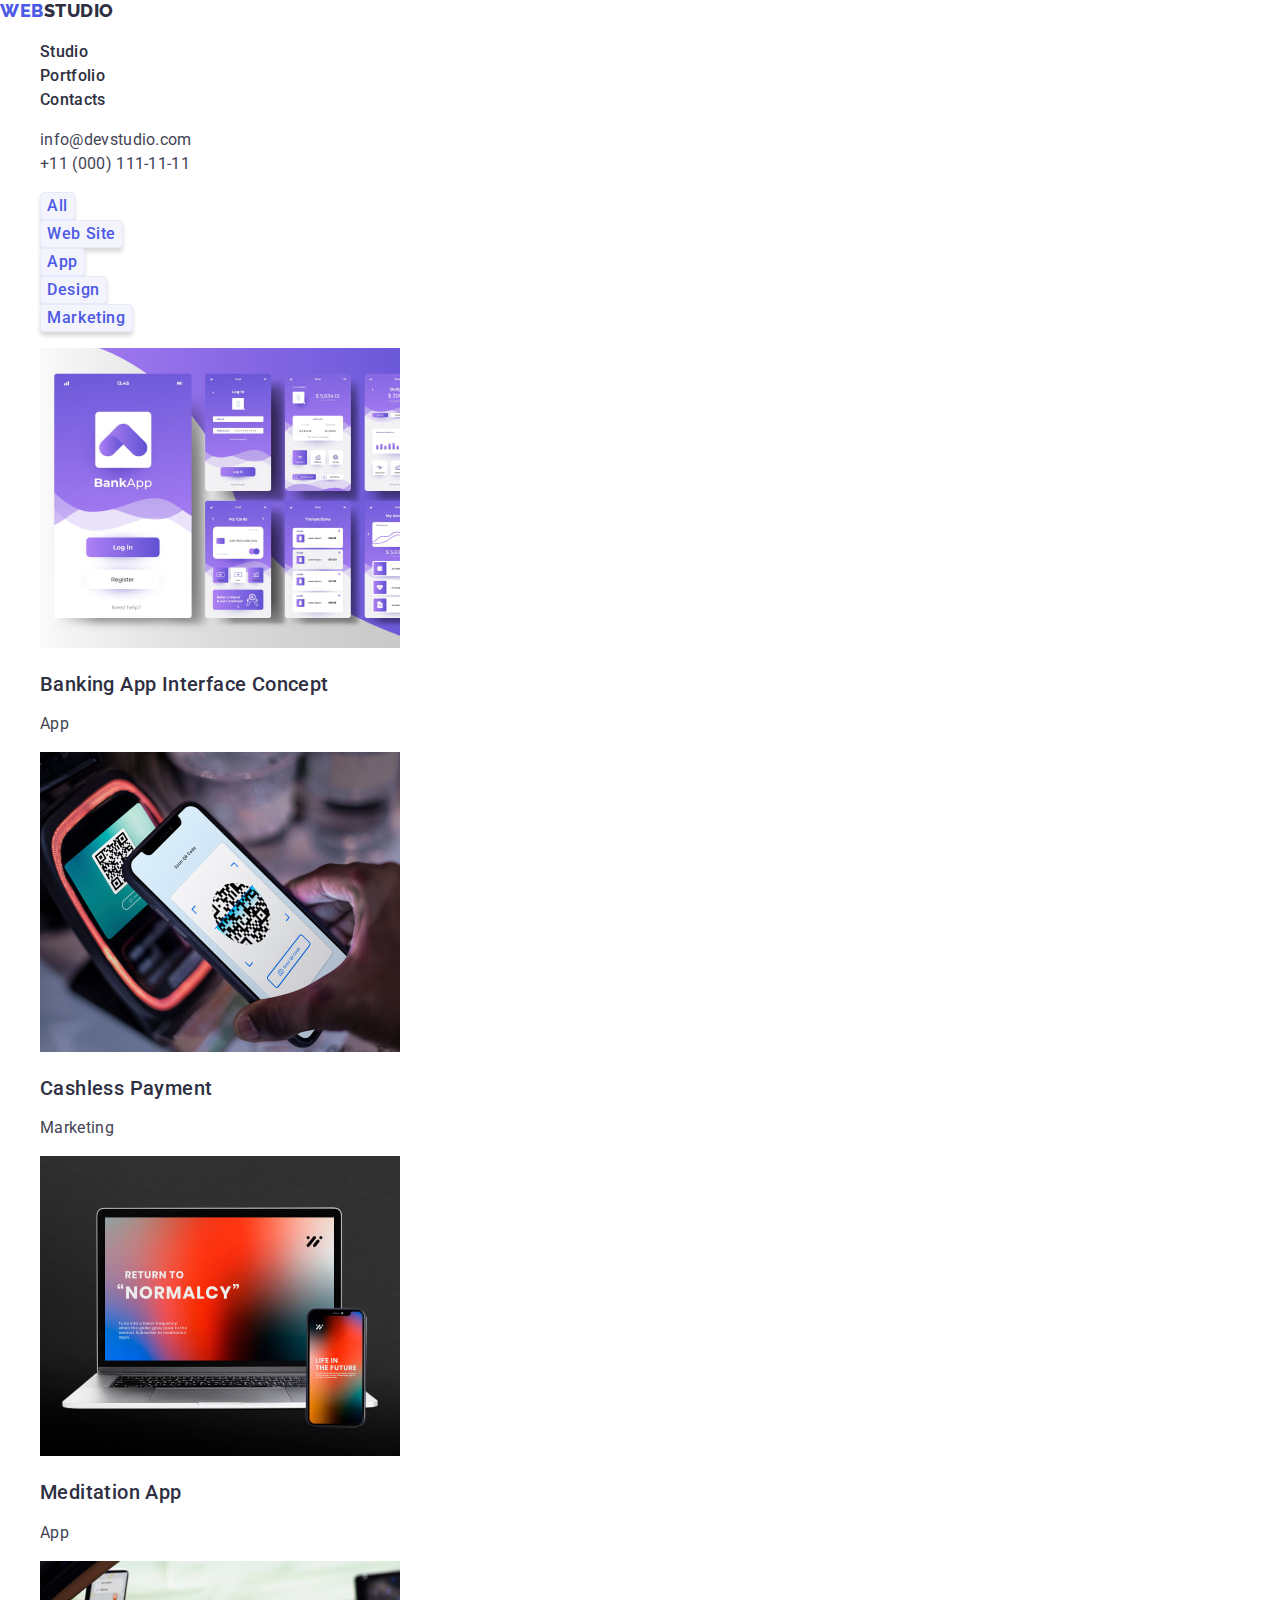
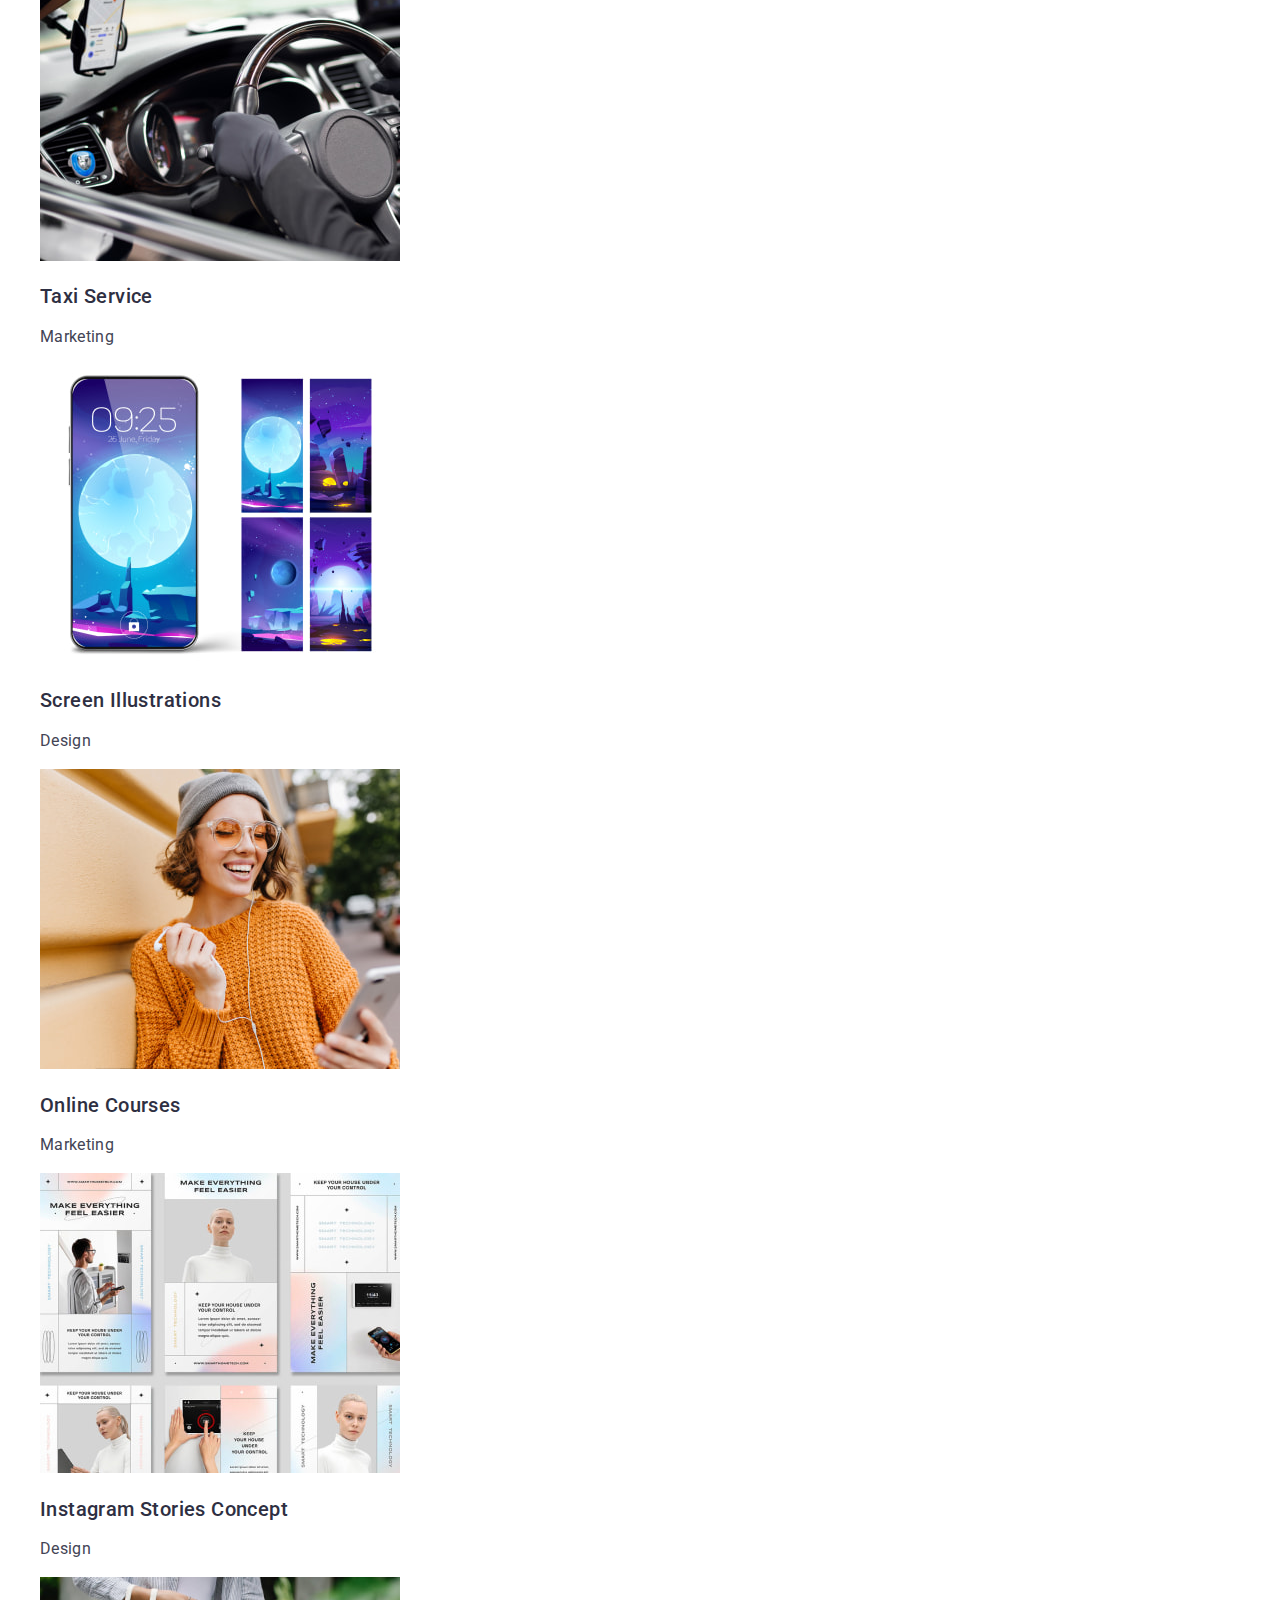
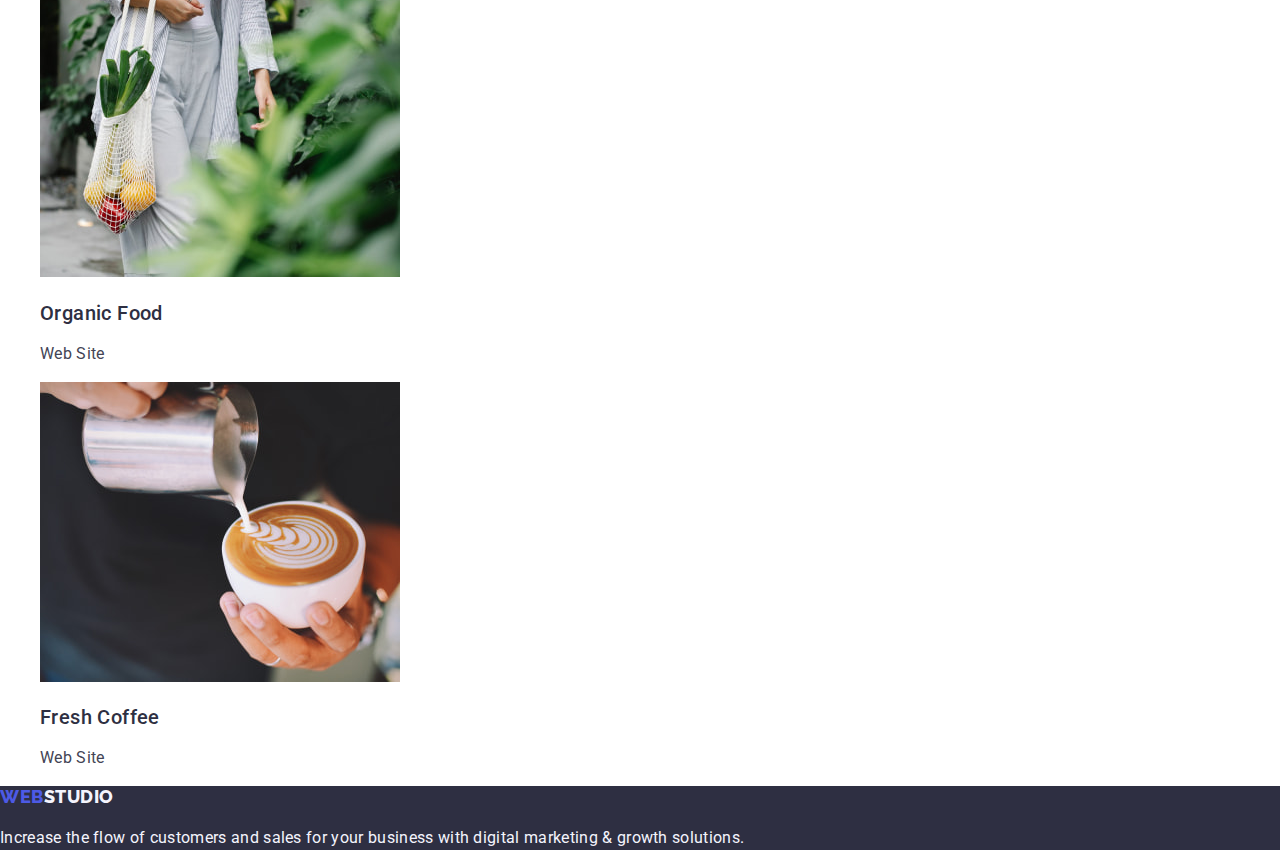
==== portfolio.html @ d1d7041e "Normalization of styles" ====
<!DOCTYPE html>
<html lang="en">
  <head>
    <meta charset="UTF-8" />
    <meta http-equiv="X-UA-Compatible" content="IE=edge" />
    <meta name="viewport" content="width=device-width, initial-scale=1.0" />
    <title>Portfolio</title>
    <link rel="preconnect" href="https://fonts.googleapis.com" />
    <link rel="preconnect" href="https://fonts.gstatic.com" crossorigin />
    <link
      href="https://fonts.googleapis.com/css2?family=Raleway:wght@800&family=Roboto:wght@400;500;700;900&display=swap"
      rel="stylesheet"
    />
    <link
      rel="stylesheet"
      href="https://cdnjs.cloudflare.com/ajax/libs/modern-normalize/1.0.0/modern-normalize.min.css"
    />
    <link rel="stylesheet" href="./css/styles.css" />
  </head>

  <body class="pfl-page-content">
    <!-- header section -->
    <header class="header">
      <!-- Menu nav -->
      <nav class="header-nav">
        <a class="logo link link-text logo-web-light" href="./index.html">Web<span class="logo-web">Studio</span></a>
        <ul class="header-nav-list list">
          <li class="header-nav-item">
            <a class="header-nav-link link link-text" href="./index.html">Studio</a>
          </li>
          <li class="header-nav-item">
            <a class="header-nav-link link link-text" href="./portfolio.html">Portfolio</a>
          </li>
          <li class="header-nav-item">
            <a class="header-nav-link link link-text" href="">Contacts</a>
          </li>
        </ul>
      </nav>
      <address class="header-contact">
        <ul class="header-contact-list list">
          <li class="header-contact-item">
            <a class="contact link link-text" href="mailto:info@devstudio.com">info@devstudio.com</a>
          </li>
          <li class="header-contact-item">
            <a class="contact link link-text" href="tel:+110001111111">+11 (000) 111-11-11</a>
          </li>
        </ul>
      </address>
    </header>

    <!-- unique page content -->
    <main class="pfl-main">
      <section>
        <h1 class="" hidden>Portfolio title</h1>
        <!-- Filters section -->
        <ul class="pfl-filters-list list">
          <li class="pfl-filters-item"> <button class="filter-btn btn button-text" type="button">All</button></li>
          <li class="pfl-filters-item"> <button class="filter-btn btn button-text" type="button">Web Site</button></li>
          <li class="pfl-filters-item"> <button class="filter-btn btn button-text" type="button">App</button></li>
          <li class="pfl-filters-item"> <button class="filter-btn btn button-text" type="button">Design</button></li>
          <li class="pfl-filters-item"> <button class="filter-btn btn button-text" type="button">Marketing</button></li>
        </ul>
        <!-- Row section -->
        <ul class="pfl-row-list list">
          <li class="pfl-row-item">
            <a class="link link-text" href="">
              <img
                class="pfl-row-img"
                src="./images/portfolio/row-1/img-1.jpg"
                alt="Bank App"
                width="360"
                height="300"
              />
              <h2 class="subtitle">Banking App Interface Concept</h2>
              <p class="subtitle-txt">App</p>
            </a>
          </li>
          <li class="pfl-row-item">
            <a class="link link-text" href="">
              <img
                class="pfl-row-img"
                src="./images/portfolio/row-1/img-2.jpg"
                alt="Cashless Payment"
                width="360"
                height="300"
              />
              <h2 class="subtitle">Cashless Payment</h2>
              <p class="subtitle-txt">Marketing</p>
            </a>
          </li>
          <li class="pfl-row-item">
            <a class="link link-text" href="">
              <img
                class="pfl-row-img"
                src="./images/portfolio/row-1/img-3.jpg"
                alt="Computer App"
                width="360"
                height="300"
              />
              <h2 class="subtitle">Meditation App</h2>
              <p class="subtitle-txt">App</p>
            </a>
          </li>
          <li class="pfl-row-item">
            <a class="link link-text" href="">
              <img class="pfl-row-img" src="./images/portfolio/row-2/img-1.jpg" alt="Driver" width="360" height="300" />
              <h2 class="subtitle">Taxi Service</h2>
              <p class="subtitle-txt">Marketing</p>
            </a>
          </li>
          <li class="pfl-row-item">
            <a class="link link-text" href="">
              <img
                class="pfl-row-img"
                src="./images/portfolio/row-2/img-2.jpg"
                alt="Screen design"
                width="360"
                height="300"
              />
              <h2 class="subtitle">Screen Illustrations</h2>
              <p class="subtitle-txt">Design</p>
            </a>
          </li>
          <li class="pfl-row-item">
            <a class="link link-text" href="">
              <img
                class="pfl-row-img"
                src="./images/portfolio/row-2/img-3.jpg"
                alt="Smiling Woman"
                width="360"
                height="300"
              />
              <h2 class="subtitle">Online Courses</h2>
              <p class="subtitle-txt">Marketing</p>
            </a>
          </li>
          <li class="pfl-row-item">
            <a class="link link-text" href="">
              <img
                class="pfl-row-img"
                src="./images/portfolio/row-3/img-1.jpg"
                alt="Instagram Concept"
                width="360"
                height="300"
              />
              <h2 class="subtitle">Instagram Stories Concept</h2>
              <p class="subtitle-txt">Design</p>
            </a>
          </li>
          <li class="pfl-row-item">
            <a class="link link-text" href="">
              <img
                class="pfl-row-img"
                src="./images/portfolio/row-3/img-2.jpg"
                alt="Bunch of fruits"
                width="360"
                height="300"
              />
              <h2 class="subtitle">Organic Food</h2>
              <p class="subtitle-txt">Web Site</p>
            </a>
          </li>
          <li class="pfl-row-item">
            <a class="link link-text" href="">
              <img
                class="pfl-row-img"
                src="./images/portfolio/row-3/img-3.jpg"
                alt="Cup of coffee"
                width="360"
                height="300"
              />
              <h2 class="subtitle">Fresh Coffee</h2>
              <p class="subtitle-txt">Web Site</p>
            </a>
          </li>
        </ul>
      </section>
    </main>

    <!-- footer section -->
    <footer class="footer">
      <a class="logo link link-text logo-web-light" href="./index.html"
        >Web<span class="logo-web logo-light">Studio</span></a
      >
      <p class="footer-text subtitle-txt">
        Increase the flow of customers and sales for your business with digital marketing & growth solutions.
      </p>
    </footer>
  </body>
</html>
---- css/styles.css ----
:root {
  /* Fonts */
  --primary-font: 'Roboto', sans-serif;
  --secondary-font: 'Raleway', sans-serif;

  /* Colors */
  --color-iris: #4d5ae5;
  --color-ocean: #404bbf;
  --color-navy-blue: #2e2f42;
  --color-green: #31d0aa;
  --color-slate: #434455;
  --color-light-slate: #8e8f99;
  --color-cornflower: #e7e9fc;
  --color-cloud: #f4f4fd;
  --color-navy-blue-modal: #2e2f42;
  --color-grey: #2e2f42;
  --color-white: #ffffff;
  --color-dairy: #fcfcfc;
  /* Text colors */
  --main-txt-cl: #434455;
  --sec-txt-cl: #2e2f42;
  --main-title-cl: #ffffff;

  /* Other */
}
body {
  background-color: var(--color-white);
  font-size: 16px;
  font-family: var(--primary-font);
  font-style: normal;
  font-weight: 400;
  line-height: 1.5;
  letter-spacing: 0.02em;
  text-decoration: none;
  text-transform: none;
  color: var(--main-txt-cl);
}
/**
  |============================
  | Base styles
  |============================
*/
.visually-hidden {
  position: absolute;
  width: 1px;
  height: 1px;
  margin: -1px;
  border: 0;
  padding: 0;
  white-space: nowrap;
  clip-path: inset(100%);
  clip: rect(0 0 0 0);
  overflow: hidden;
}
.list {
  list-style-type: none;
}
.link {
  text-decoration: none;
}
.link:hover,
.link:focus {
  text-decoration: none;
}
.btn {
  font-family: inherit;
  cursor: pointer;
  background: var(--color-iris);
  box-shadow: 0px 4px 4px rgba(0, 0, 0, 0.15);
  border-radius: 4px;
}
.btn:hover,
.btn:focus {
  background-color: var(--color-ocean);
  color: var(--color-white);
}
.main-title {
  font-family: var(--primary-font);
  font-size: 56px;
  font-weight: 700;
  line-height: 1.07;
  letter-spacing: 0.02em;
  text-decoration: none;
  text-transform: none;
  text-align: center;
  color: var(--main-title-cl);
}
.section-title {
  font-size: 36px;
  font-weight: 700;
  line-height: 1.11;
  letter-spacing: 0.02em;
  text-decoration: none;
  text-transform: capitalize;
  text-align: center;
  color: var(--color-navy-blue);
}
.subtitle {
  font-size: 20px;
  font-weight: 500;
  line-height: 1.2;
  letter-spacing: 0.02em;
  text-decoration: none;
  text-transform: none;
  color: var(--color-navy-blue);
}

.subtitle-txt {
  font-size: 16px;
  line-height: 1.5;
  letter-spacing: 0.02em;
}
.descr {
  font-size: 16px;
  font-weight: 500;
  line-height: 1.5;
  letter-spacing: 0.02em;
  text-decoration: none;
  text-transform: none;
}
.button-text {
  font-size: 16px;
  font-weight: 500;
  line-height: 1.5;
  letter-spacing: 0.04em;
  text-decoration: none;
  text-transform: none;
  color: var(--color-white);
}
.small-text {
  font-size: 12px;
  line-height: 1.16;
  letter-spacing: 0.04em;
  text-decoration: none;
  text-transform: none;
}
.link-text {
  font-size: 12px;
  line-height: 1.33;
  letter-spacing: 0.04em;
  text-decoration: none;
  text-transform: none;
  color: var(--color-slate);
}
.logo,
.logo-web {
  font-family: var(--secondary-font);
  font-weight: 800;
  font-size: 18px;
  line-height: 1.17;
  align-items: center;
  letter-spacing: 0.03em;
  text-transform: uppercase;
  color: var(--color-navy-blue);
}
.logo-web-light {
  color: var(--color-iris);
}
.logo-light {
  color: var(--color-cloud);
}

/**
  |============================
  | Main page styles
  |============================
*/
/* Header styles */
/* nav section */
.header-nav-link {
  font-family: var(--primary-font);
  font-weight: 500;
  font-size: 16px;
  line-height: 1.5;
  letter-spacing: 0.02em;
  color: var(--color-navy-blue);
}
.header-nav-link:hover,
.header-nav-link:focus {
  color: var(--color-ocean);
}
/* contact section */
.header-contact {
  font-style: normal;
}
.contact {
  font-size: 16px;
  line-height: 1.5;
  letter-spacing: 0.02em;
}
.contact:hover,
.contact:focus {
  color: var(--color-ocean);
}
/* Main styles */
/* Hero section */
.main-hero {
  background-color: var(--color-navy-blue);
}
/* Feature section */

/* Service section */

/* team section */
.main-team {
  background-color: var(--color-cloud);
}

.main-team-item {
  background-color: var(--color-white);
}
.main-team-name {
  text-align: center;
}

.main-team-text {
  text-align: center;
}
/* Footer styles */
.footer {
  background-color: var(--color-navy-blue);
}
.footer-text {
  color: var(--color-cloud);
}

/**
  |============================
  | Portfolio styles
  |============================
*/
/* Portfolio main content styles */
.filter-btn {
  background-color: var(--color-cloud);
  border: 1px solid var(--color-cornflower);
  border-radius: 4px;
  color: var(--color-iris);
}
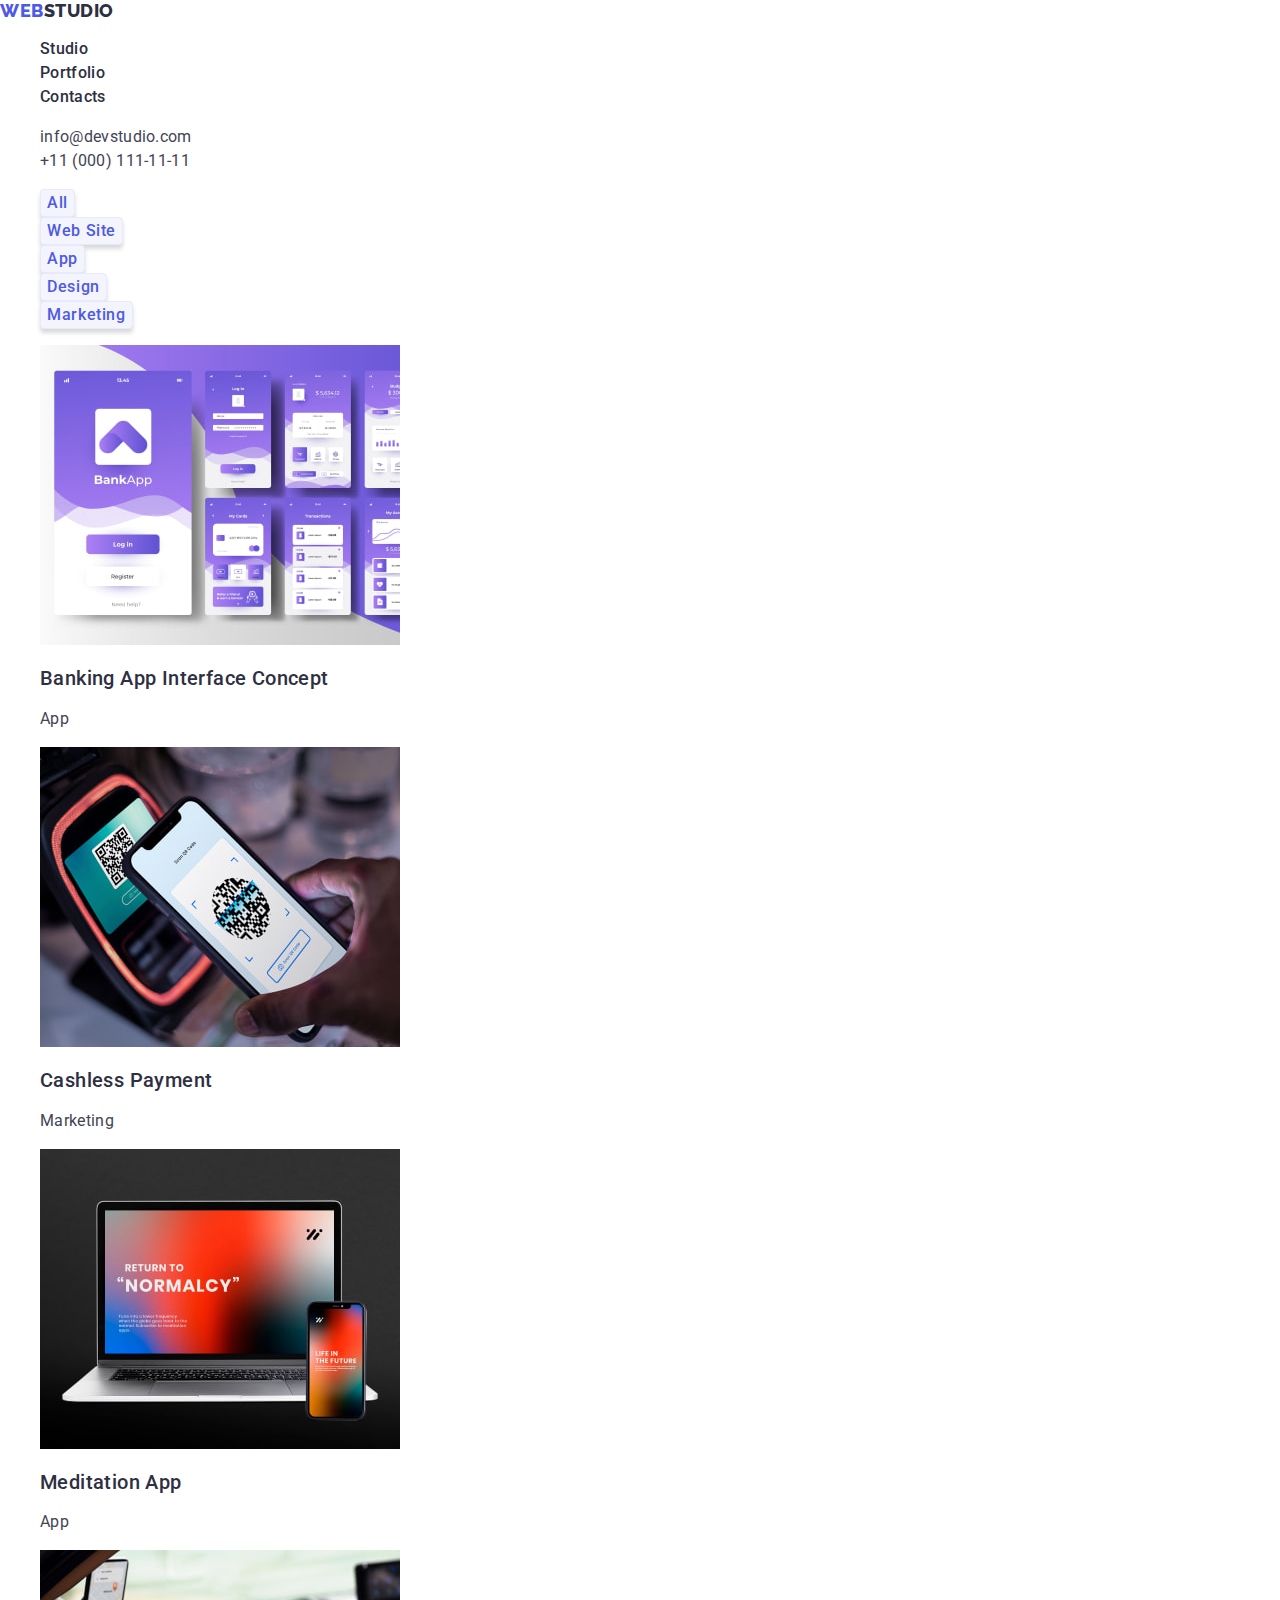
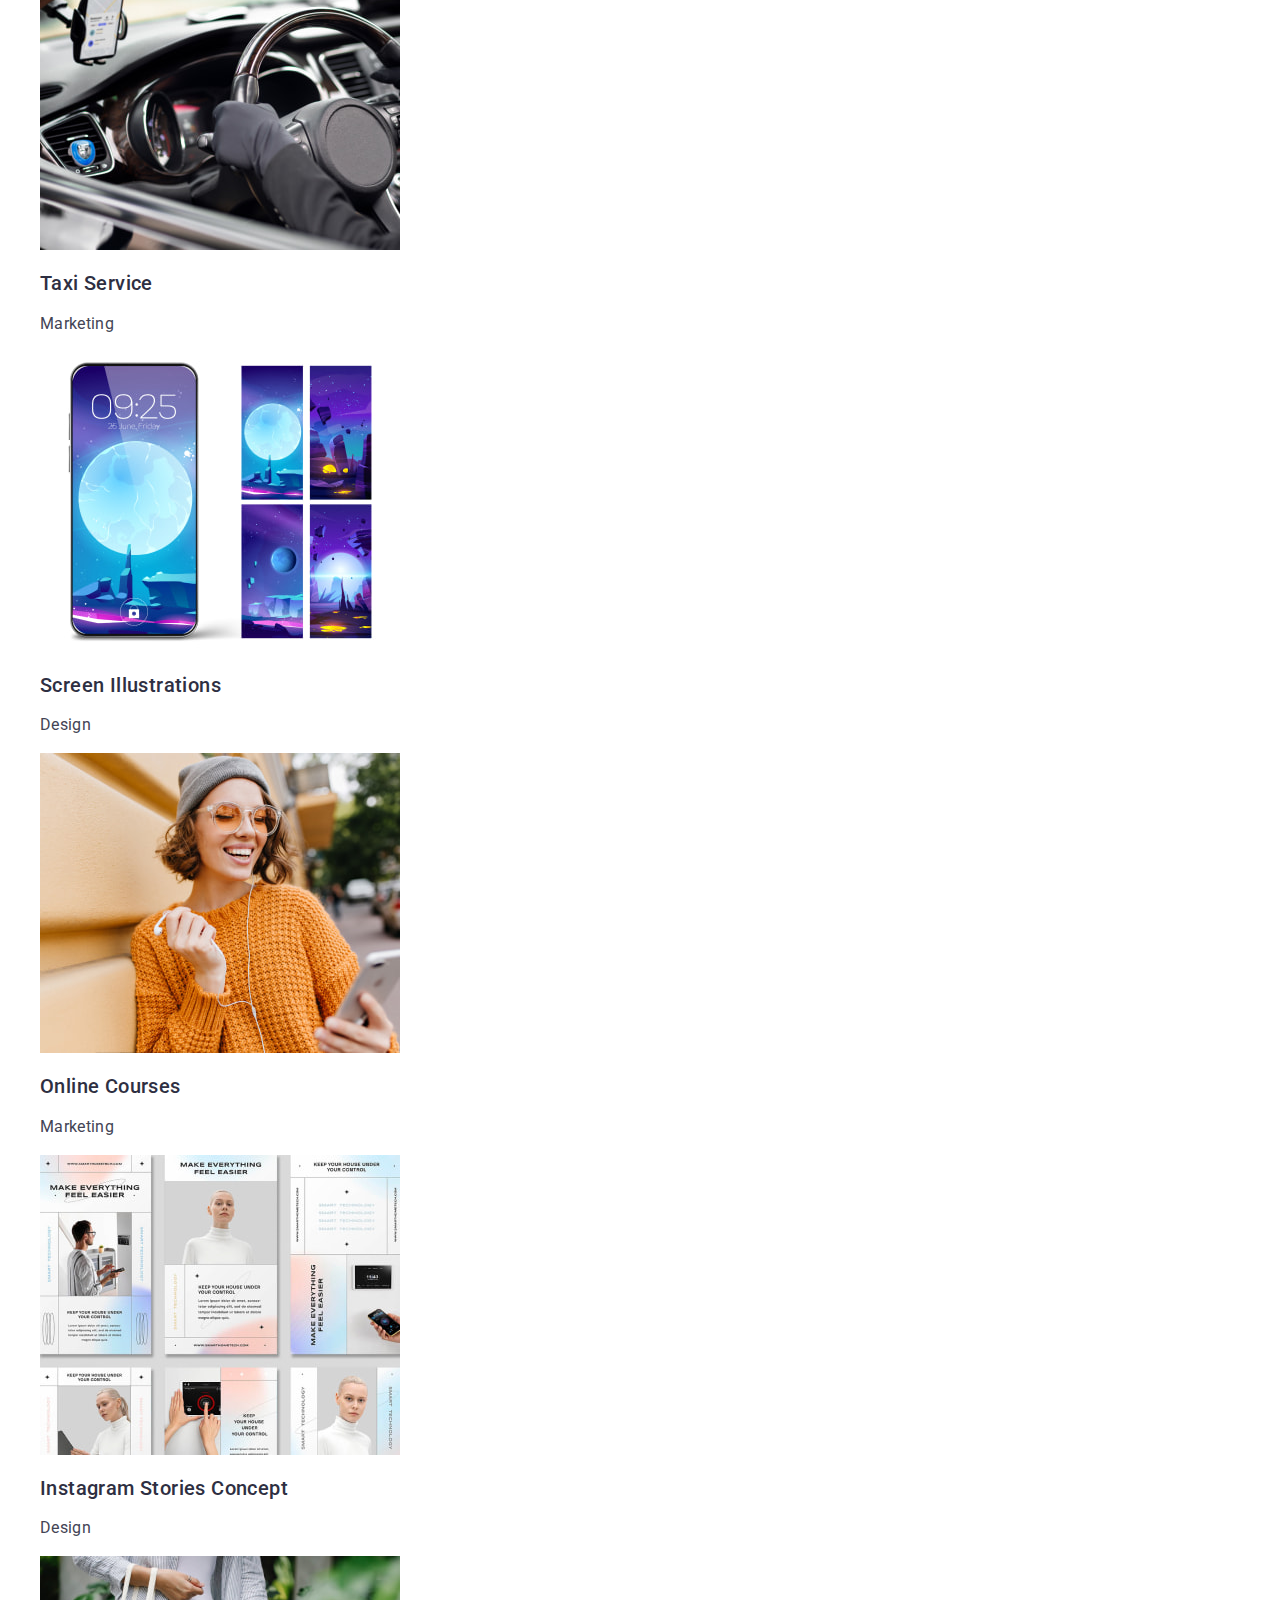
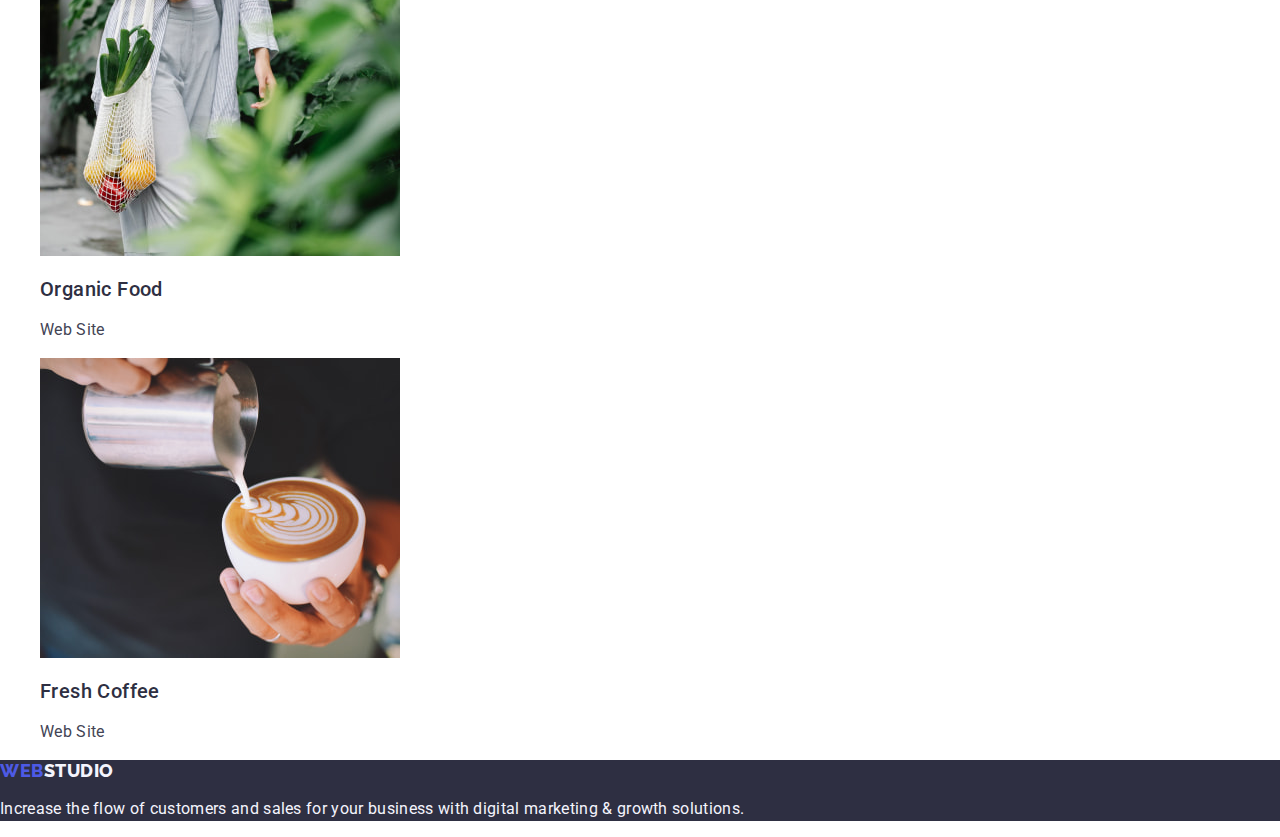
==== commit 7c12e58c: "HM updated in accordance to mentor`s advice 2.0" ====
--- a/portfolio.html
+++ b/portfolio.html
@@ -23,26 +23,26 @@
     <header class="header">
       <!-- Menu nav -->
       <nav class="header-nav">
-        <a class="logo link link-text logo-web-light" href="./index.html">Web<span class="logo-web">Studio</span></a>
+        <a class="logo link logo-web-light" href="./index.html">Web<span class="logo-web">Studio</span></a>
         <ul class="header-nav-list list">
           <li class="header-nav-item">
-            <a class="header-nav-link link link-text" href="./index.html">Studio</a>
+            <a class="header-nav-link link" href="./index.html">Studio</a>
           </li>
           <li class="header-nav-item">
-            <a class="header-nav-link link link-text" href="./portfolio.html">Portfolio</a>
+            <a class="header-nav-link link" href="./portfolio.html">Portfolio</a>
           </li>
           <li class="header-nav-item">
-            <a class="header-nav-link link link-text" href="">Contacts</a>
+            <a class="header-nav-link link" href="">Contacts</a>
           </li>
         </ul>
       </nav>
       <address class="header-contact">
         <ul class="header-contact-list list">
           <li class="header-contact-item">
-            <a class="contact link link-text" href="mailto:info@devstudio.com">info@devstudio.com</a>
+            <a class="contact link" href="mailto:info@devstudio.com">info@devstudio.com</a>
           </li>
           <li class="header-contact-item">
-            <a class="contact link link-text" href="tel:+110001111111">+11 (000) 111-11-11</a>
+            <a class="contact link" href="tel:+110001111111">+11 (000) 111-11-11</a>
           </li>
         </ul>
       </address>
@@ -63,7 +63,7 @@
         <!-- Row section -->
         <ul class="pfl-row-list list">
           <li class="pfl-row-item">
-            <a class="link link-text" href="">
+            <a class="link" href="./portfolio.html">
               <img
                 class="pfl-row-img"
                 src="./images/portfolio/row-1/img-1.jpg"
@@ -76,7 +76,7 @@
             </a>
           </li>
           <li class="pfl-row-item">
-            <a class="link link-text" href="">
+            <a class="link" href="./portfolio.html">
               <img
                 class="pfl-row-img"
                 src="./images/portfolio/row-1/img-2.jpg"
@@ -89,7 +89,7 @@
             </a>
           </li>
           <li class="pfl-row-item">
-            <a class="link link-text" href="">
+            <a class="link" href="./portfolio.html">
               <img
                 class="pfl-row-img"
                 src="./images/portfolio/row-1/img-3.jpg"
@@ -102,14 +102,14 @@
             </a>
           </li>
           <li class="pfl-row-item">
-            <a class="link link-text" href="">
+            <a class="link" href="./portfolio.html">
               <img class="pfl-row-img" src="./images/portfolio/row-2/img-1.jpg" alt="Driver" width="360" height="300" />
               <h2 class="subtitle">Taxi Service</h2>
               <p class="subtitle-txt">Marketing</p>
             </a>
           </li>
           <li class="pfl-row-item">
-            <a class="link link-text" href="">
+            <a class="link" href="./portfolio.html">
               <img
                 class="pfl-row-img"
                 src="./images/portfolio/row-2/img-2.jpg"
@@ -122,7 +122,7 @@
             </a>
           </li>
           <li class="pfl-row-item">
-            <a class="link link-text" href="">
+            <a class="link" href="./portfolio.html">
               <img
                 class="pfl-row-img"
                 src="./images/portfolio/row-2/img-3.jpg"
@@ -135,7 +135,7 @@
             </a>
           </li>
           <li class="pfl-row-item">
-            <a class="link link-text" href="">
+            <a class="link" href="./portfolio.html">
               <img
                 class="pfl-row-img"
                 src="./images/portfolio/row-3/img-1.jpg"
@@ -148,7 +148,7 @@
             </a>
           </li>
           <li class="pfl-row-item">
-            <a class="link link-text" href="">
+            <a class="link" href="./portfolio.html">
               <img
                 class="pfl-row-img"
                 src="./images/portfolio/row-3/img-2.jpg"
@@ -161,7 +161,7 @@
             </a>
           </li>
           <li class="pfl-row-item">
-            <a class="link link-text" href="">
+            <a class="link" href="./portfolio.html">
               <img
                 class="pfl-row-img"
                 src="./images/portfolio/row-3/img-3.jpg"
@@ -179,9 +179,7 @@
 
     <!-- footer section -->
     <footer class="footer">
-      <a class="logo link link-text logo-web-light" href="./index.html"
-        >Web<span class="logo-web logo-light">Studio</span></a
-      >
+      <a class="logo link logo-web-light" href="./index.html">Web<span class="logo-web logo-light">Studio</span></a>
       <p class="footer-text subtitle-txt">
         Increase the flow of customers and sales for your business with digital marketing & growth solutions.
       </p>
--- a/css/styles.css
+++ b/css/styles.css
@@ -27,12 +27,6 @@
   background-color: var(--color-white);
   font-size: 16px;
   font-family: var(--primary-font);
-  font-style: normal;
-  font-weight: 400;
-  line-height: 1.5;
-  letter-spacing: 0.02em;
-  text-decoration: none;
-  text-transform: none;
   color: var(--main-txt-cl);
 }
 /**
@@ -72,7 +66,6 @@
 .btn:hover,
 .btn:focus {
   background-color: var(--color-ocean);
-  color: var(--color-white);
 }
 .main-title {
   font-family: var(--primary-font);
@@ -80,8 +73,6 @@
   font-weight: 700;
   line-height: 1.07;
   letter-spacing: 0.02em;
-  text-decoration: none;
-  text-transform: none;
   text-align: center;
   color: var(--main-title-cl);
 }
@@ -90,7 +81,6 @@
   font-weight: 700;
   line-height: 1.11;
   letter-spacing: 0.02em;
-  text-decoration: none;
   text-transform: capitalize;
   text-align: center;
   color: var(--color-navy-blue);
@@ -100,8 +90,6 @@
   font-weight: 500;
   line-height: 1.2;
   letter-spacing: 0.02em;
-  text-decoration: none;
-  text-transform: none;
   color: var(--color-navy-blue);
 }
 
@@ -109,14 +97,13 @@
   font-size: 16px;
   line-height: 1.5;
   letter-spacing: 0.02em;
+  color: var(--color-slate);
 }
 .descr {
   font-size: 16px;
   font-weight: 500;
   line-height: 1.5;
   letter-spacing: 0.02em;
-  text-decoration: none;
-  text-transform: none;
 }
 .button-text {
   font-size: 16px;
@@ -131,16 +118,6 @@
   font-size: 12px;
   line-height: 1.16;
   letter-spacing: 0.04em;
-  text-decoration: none;
-  text-transform: none;
-}
-.link-text {
-  font-size: 12px;
-  line-height: 1.33;
-  letter-spacing: 0.04em;
-  text-decoration: none;
-  text-transform: none;
-  color: var(--color-slate);
 }
 .logo,
 .logo-web {
@@ -148,7 +125,6 @@
   font-weight: 800;
   font-size: 18px;
   line-height: 1.17;
-  align-items: center;
   letter-spacing: 0.03em;
   text-transform: uppercase;
   color: var(--color-navy-blue);
@@ -187,6 +163,7 @@
   font-size: 16px;
   line-height: 1.5;
   letter-spacing: 0.02em;
+  color: var(--color-slate);
 }
 .contact:hover,
 .contact:focus {
@@ -236,3 +213,8 @@
   border-radius: 4px;
   color: var(--color-iris);
 }
+
+.filter-btn:hover,
+.filter-btn:focus {
+  color: var(--color-white);
+}
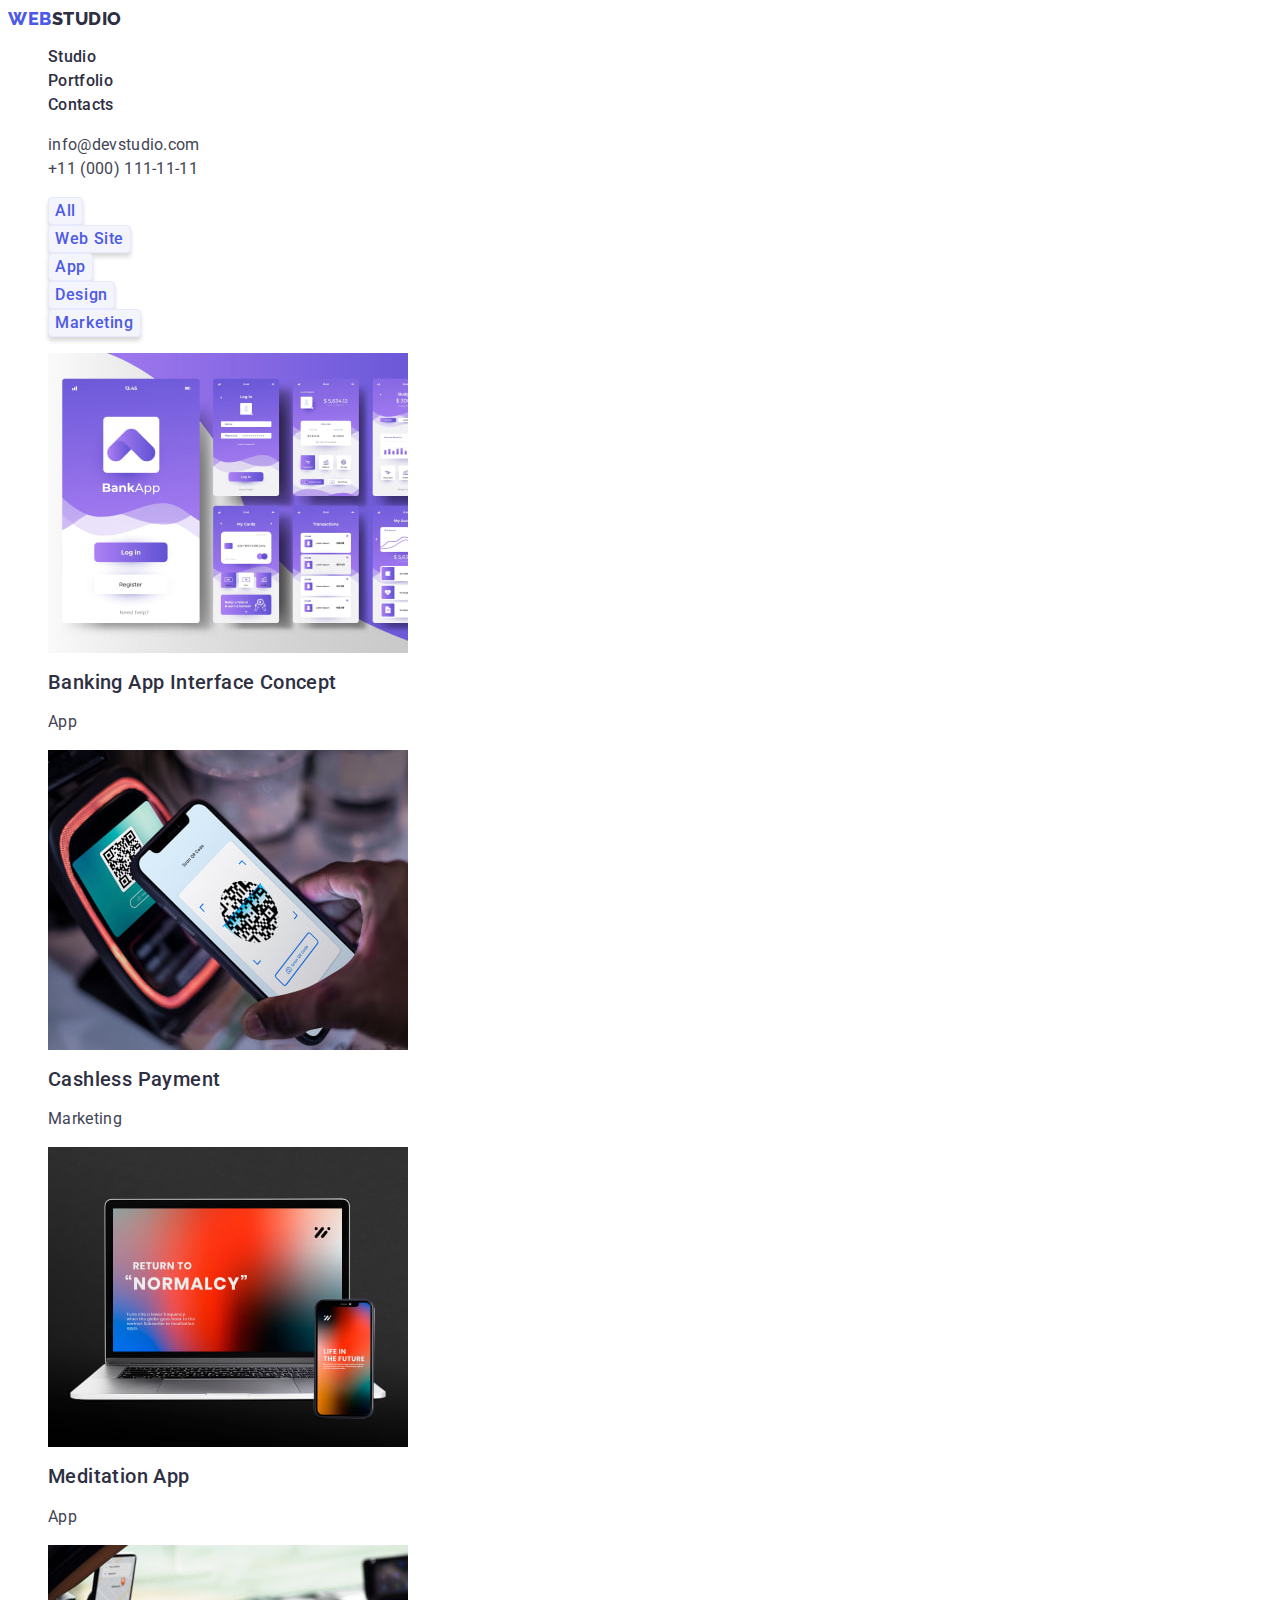
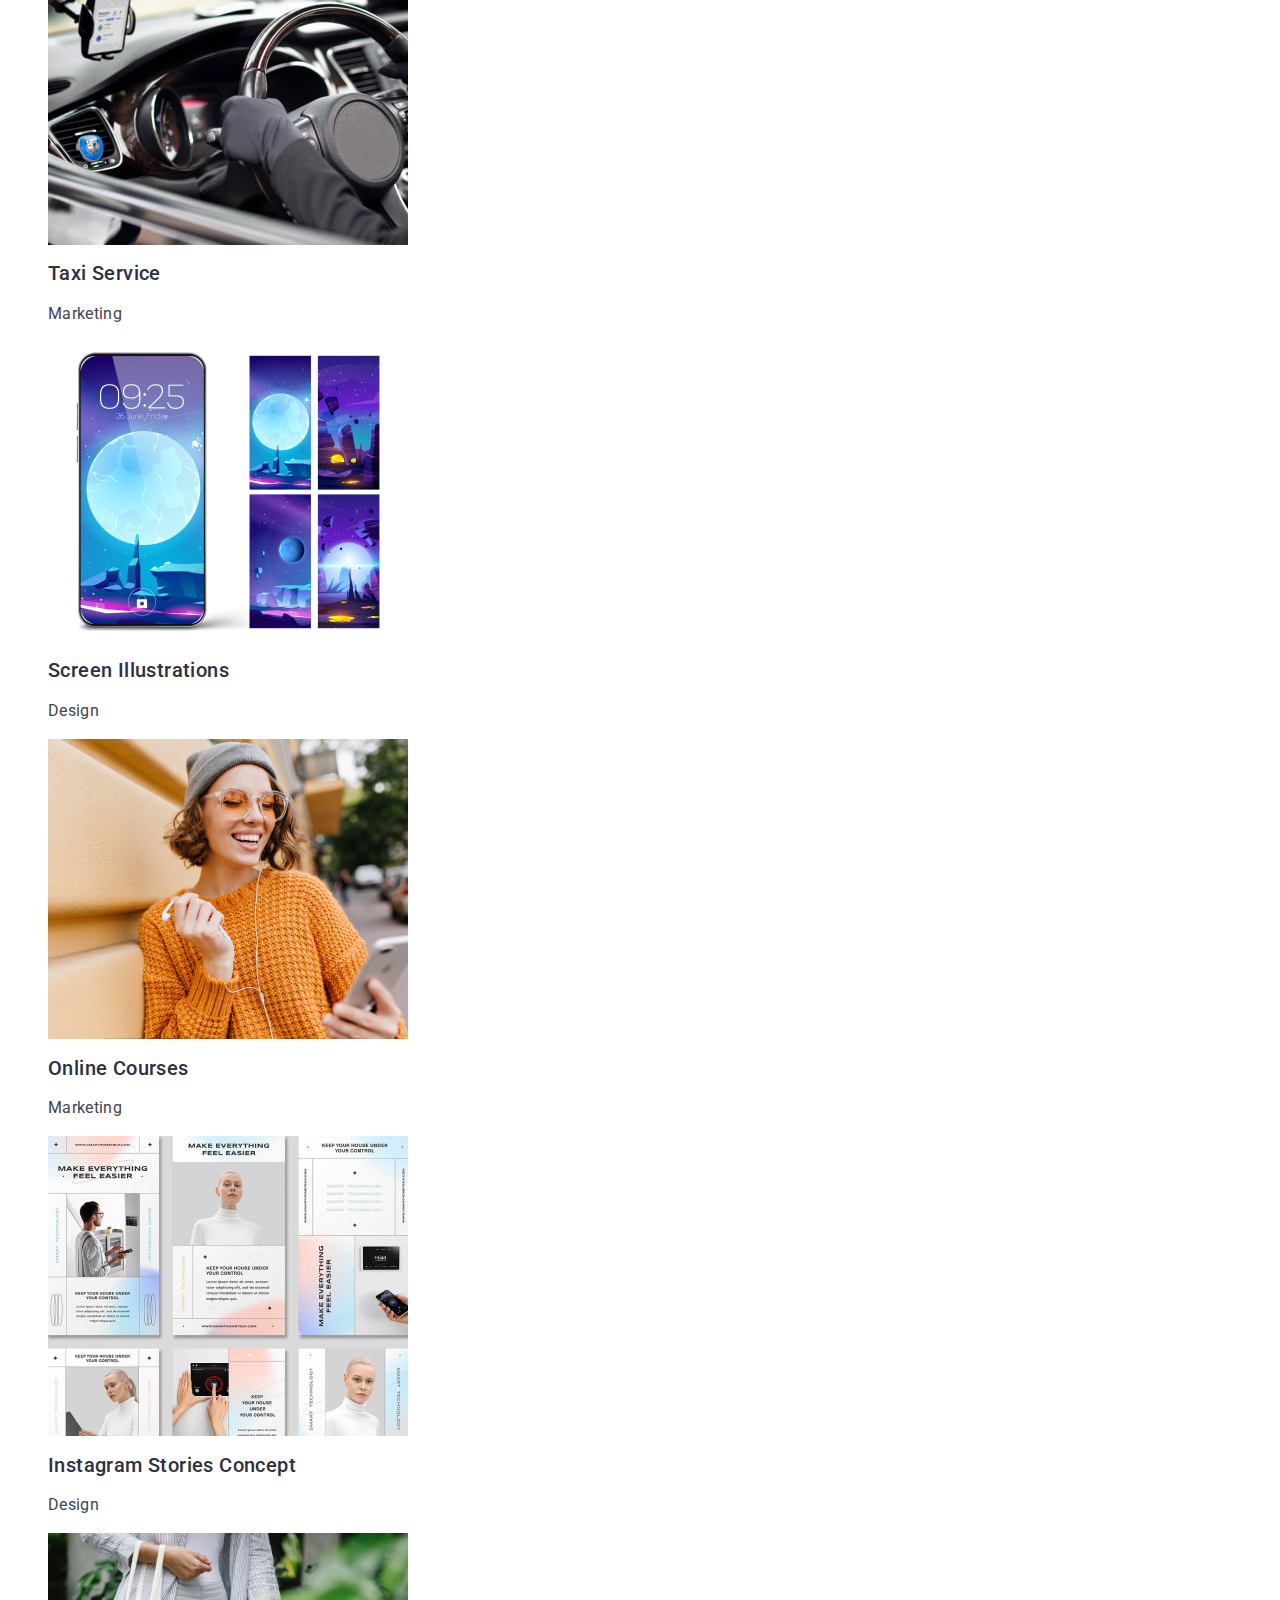
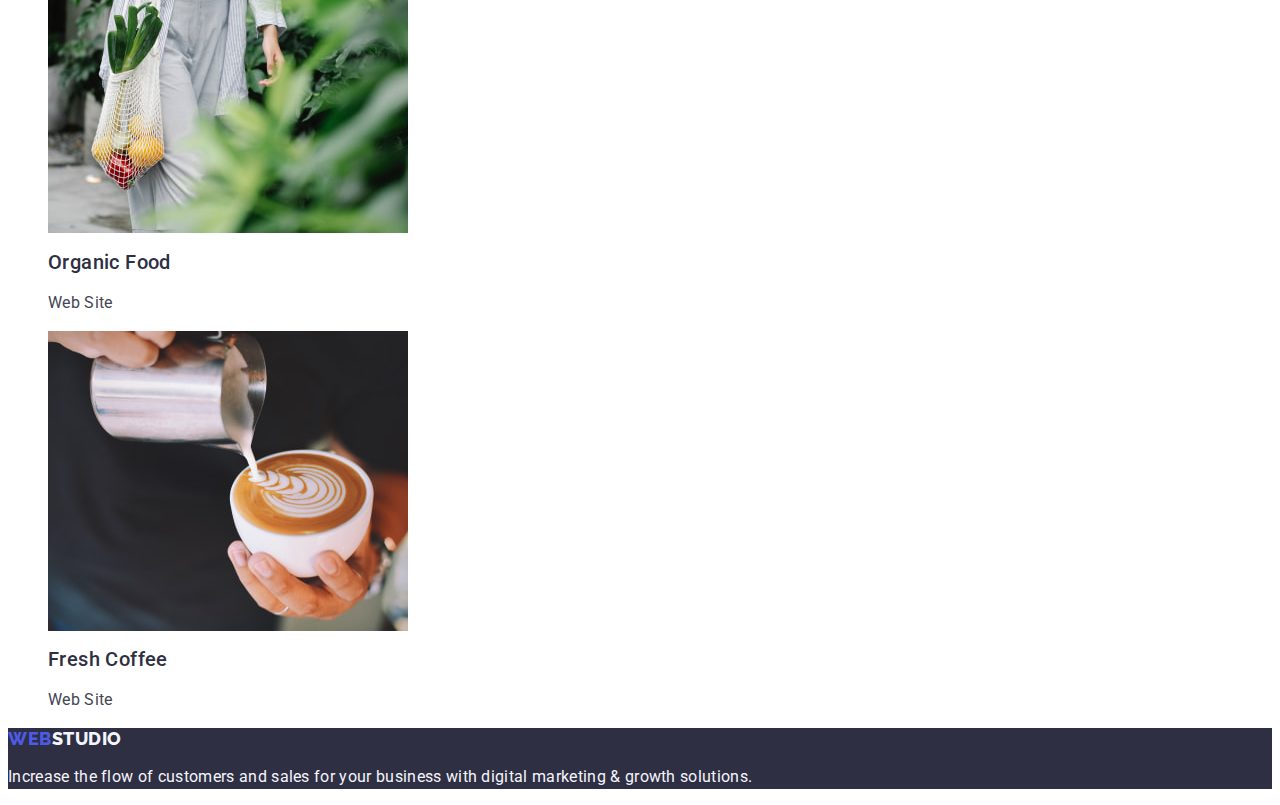
==== commit 87e8e007: "normalize" ====
--- a/portfolio.html
+++ b/portfolio.html
@@ -13,7 +13,10 @@
     />
     <link
       rel="stylesheet"
-      href="https://cdnjs.cloudflare.com/ajax/libs/modern-normalize/1.0.0/modern-normalize.min.css"
+      href="https://cdnjs.cloudflare.com/ajax/libs/modern-normalize/1.1.0/modern-normalize.min.css"
+      integrity="sha512-wpPYUAdjBVSE4KJnH1VR1HeZfpl1ub8YT/NKx4PuQ5NmX2tKuGu6U/JRp5y+Y8XG2tV+wKQpNHVUX03MfMFn9Q=="
+      crossorigin="anonymous"
+      referrerpolicy="no-referrer"
     />
     <link rel="stylesheet" href="./css/styles.css" />
   </head>
--- a/css/styles.css
+++ b/css/styles.css
@@ -1,3 +1,22 @@
+html {
+  box-sizing: border-box;
+}
+
+*,
+*::before,
+*::after {
+  box-sizing: inherit;
+}
+
+/**
+  |============================
+  | NORMALIZE VS RESET
+  |============================
+*/
+img {
+  display: block;
+}
+
 :root {
   /* Fonts */
   --primary-font: 'Roboto', sans-serif;
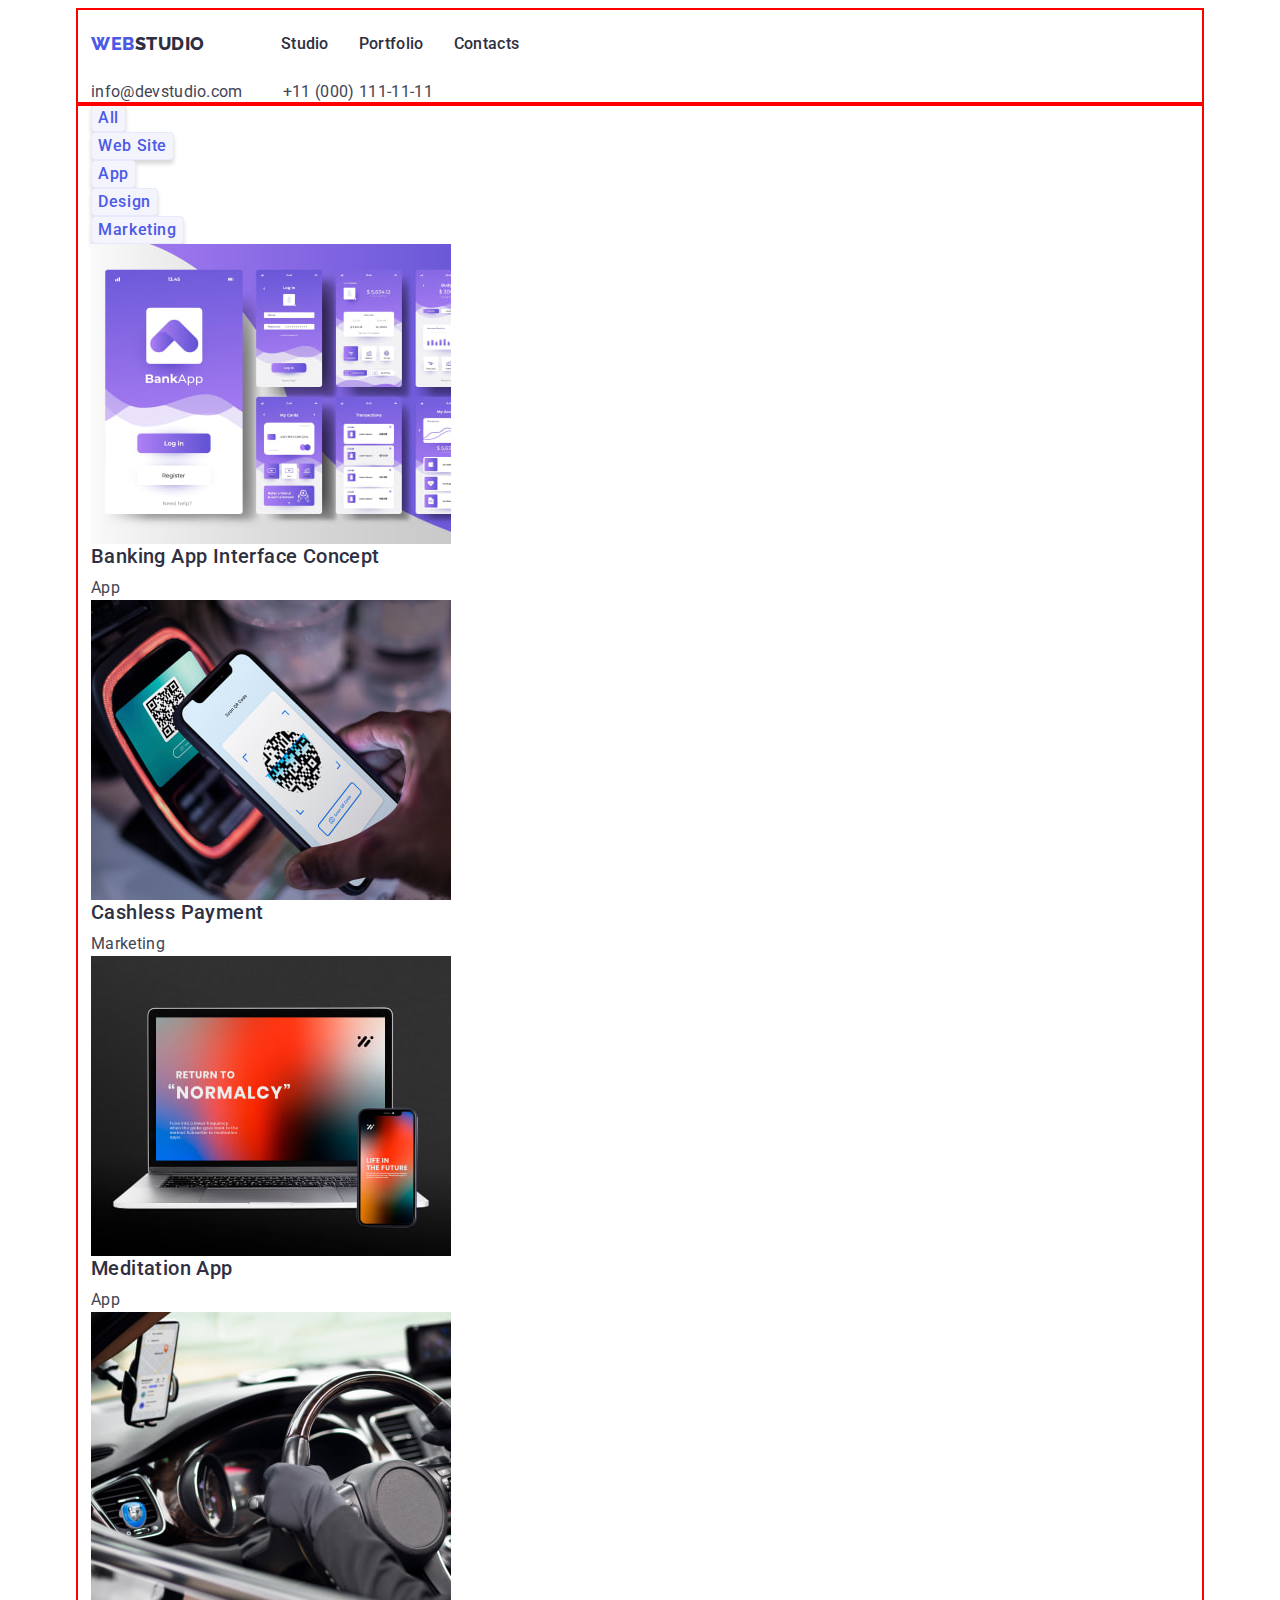
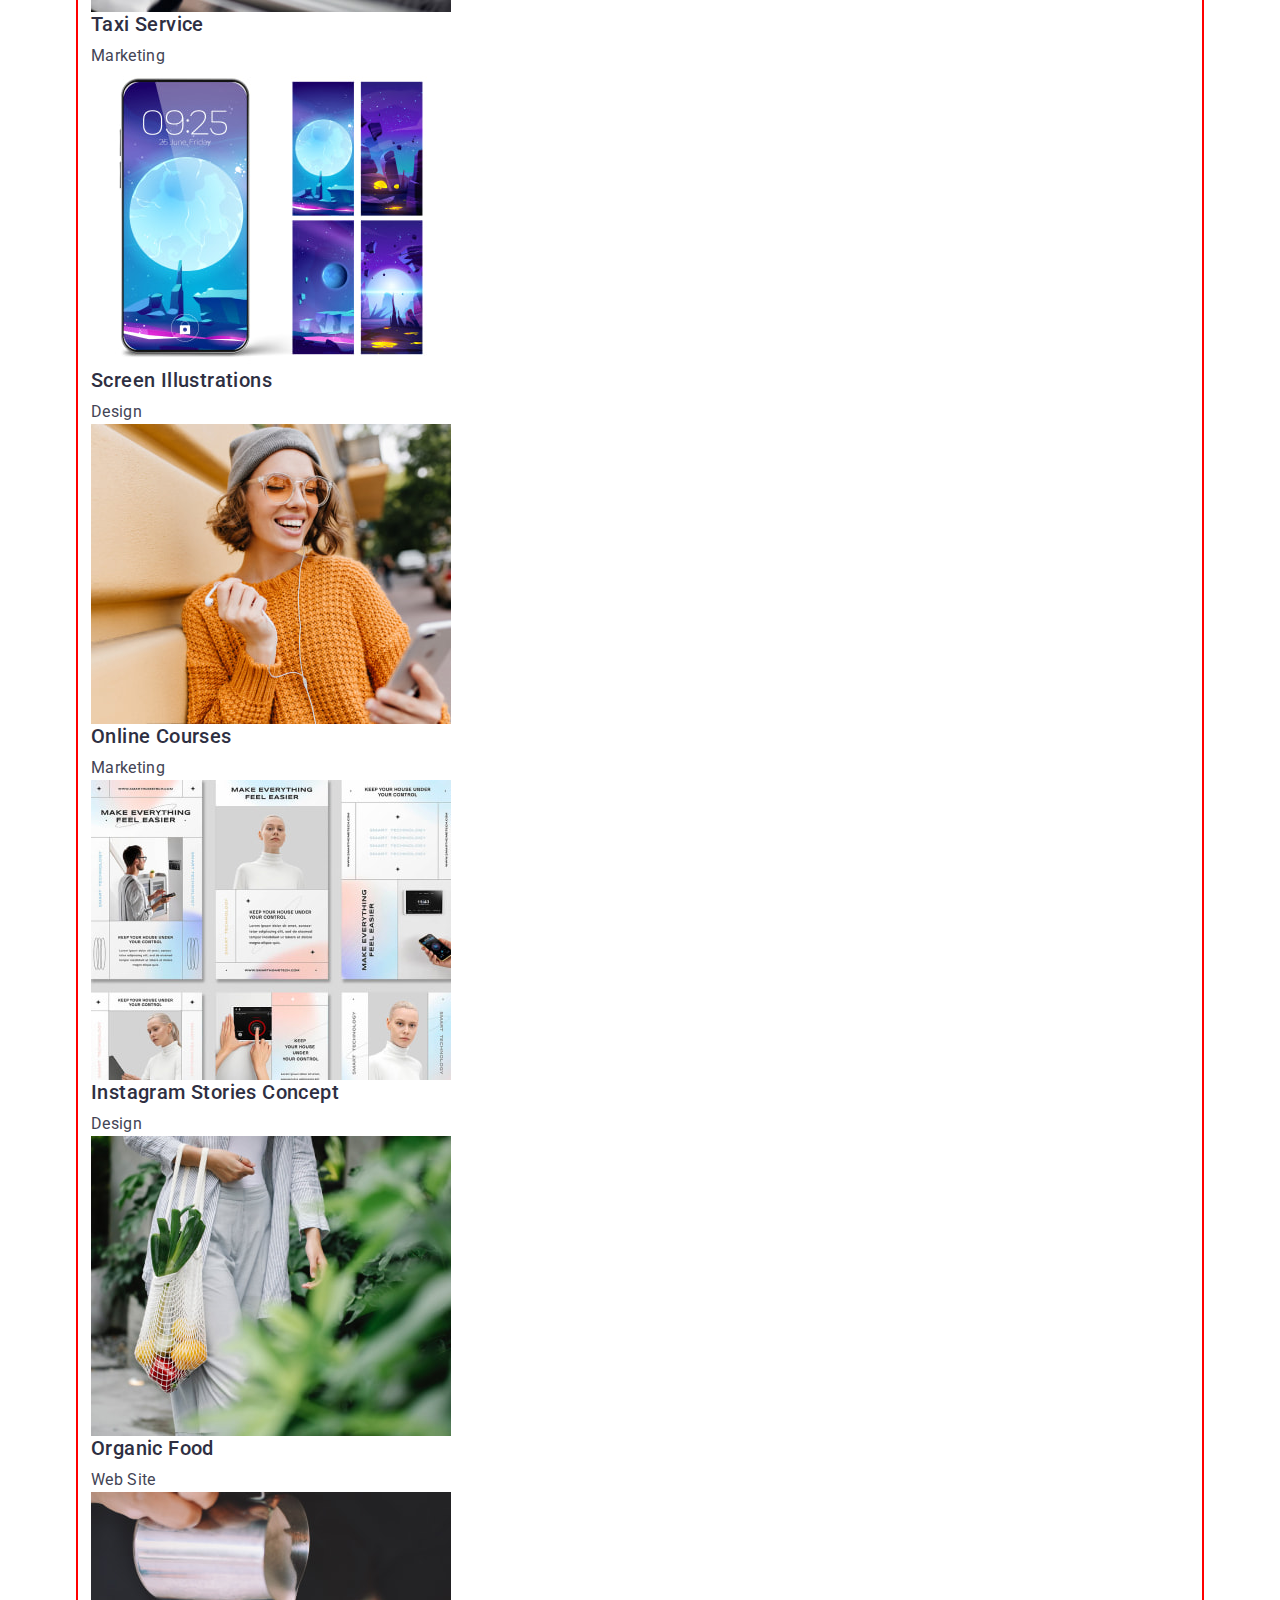
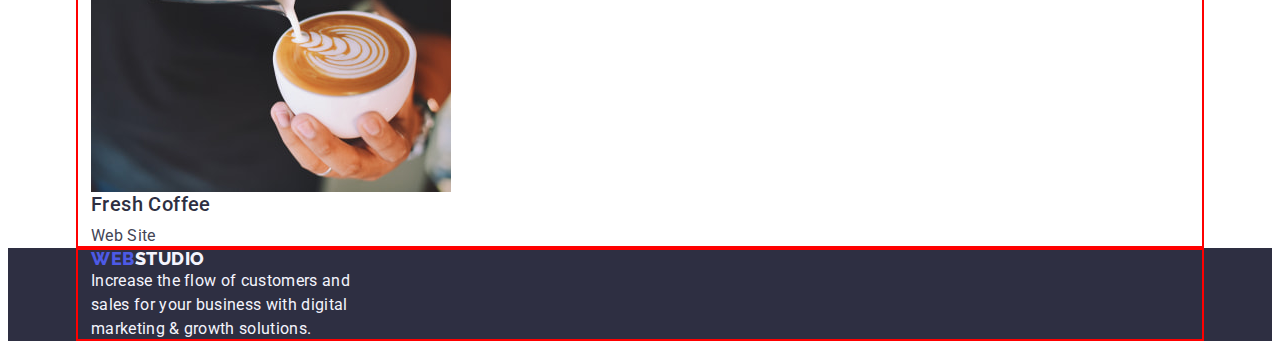
==== commit b9612b64: "111" ====
--- a/portfolio.html
+++ b/portfolio.html
@@ -24,168 +24,184 @@
   <body class="pfl-page-content">
     <!-- header section -->
     <header class="header">
-      <!-- Menu nav -->
-      <nav class="header-nav">
-        <a class="logo link logo-web-light" href="./index.html">Web<span class="logo-web">Studio</span></a>
-        <ul class="header-nav-list list">
-          <li class="header-nav-item">
-            <a class="header-nav-link link" href="./index.html">Studio</a>
-          </li>
-          <li class="header-nav-item">
-            <a class="header-nav-link link" href="./portfolio.html">Portfolio</a>
-          </li>
-          <li class="header-nav-item">
-            <a class="header-nav-link link" href="">Contacts</a>
-          </li>
-        </ul>
-      </nav>
-      <address class="header-contact">
-        <ul class="header-contact-list list">
-          <li class="header-contact-item">
-            <a class="contact link" href="mailto:info@devstudio.com">info@devstudio.com</a>
-          </li>
-          <li class="header-contact-item">
-            <a class="contact link" href="tel:+110001111111">+11 (000) 111-11-11</a>
-          </li>
-        </ul>
-      </address>
+      <div class="container">
+        <!-- Menu nav -->
+        <nav class="header-nav">
+          <a class="logo link logo-web-light" href="./index.html">Web<span class="logo-web">Studio</span></a>
+          <ul class="header-nav-list list">
+            <li class="header-nav-item">
+              <a class="header-nav-link link" href="./index.html">Studio</a>
+            </li>
+            <li class="header-nav-item">
+              <a class="header-nav-link link" href="./portfolio.html">Portfolio</a>
+            </li>
+            <li class="header-nav-item">
+              <a class="header-nav-link link" href="">Contacts</a>
+            </li>
+          </ul>
+        </nav>
+        <address class="header-contact">
+          <ul class="header-contact-list list">
+            <li class="header-contact-item">
+              <a class="contact link" href="mailto:info@devstudio.com">info@devstudio.com</a>
+            </li>
+            <li class="header-contact-item">
+              <a class="contact link" href="tel:+110001111111">+11 (000) 111-11-11</a>
+            </li>
+          </ul>
+        </address>
+      </div>
     </header>
 
     <!-- unique page content -->
     <main class="pfl-main">
       <section>
-        <h1 class="" hidden>Portfolio title</h1>
-        <!-- Filters section -->
-        <ul class="pfl-filters-list list">
-          <li class="pfl-filters-item"> <button class="filter-btn btn button-text" type="button">All</button></li>
-          <li class="pfl-filters-item"> <button class="filter-btn btn button-text" type="button">Web Site</button></li>
-          <li class="pfl-filters-item"> <button class="filter-btn btn button-text" type="button">App</button></li>
-          <li class="pfl-filters-item"> <button class="filter-btn btn button-text" type="button">Design</button></li>
-          <li class="pfl-filters-item"> <button class="filter-btn btn button-text" type="button">Marketing</button></li>
-        </ul>
-        <!-- Row section -->
-        <ul class="pfl-row-list list">
-          <li class="pfl-row-item">
-            <a class="link" href="./portfolio.html">
-              <img
-                class="pfl-row-img"
-                src="./images/portfolio/row-1/img-1.jpg"
-                alt="Bank App"
-                width="360"
-                height="300"
-              />
-              <h2 class="subtitle">Banking App Interface Concept</h2>
-              <p class="subtitle-txt">App</p>
-            </a>
-          </li>
-          <li class="pfl-row-item">
-            <a class="link" href="./portfolio.html">
-              <img
-                class="pfl-row-img"
-                src="./images/portfolio/row-1/img-2.jpg"
-                alt="Cashless Payment"
-                width="360"
-                height="300"
-              />
-              <h2 class="subtitle">Cashless Payment</h2>
-              <p class="subtitle-txt">Marketing</p>
-            </a>
-          </li>
-          <li class="pfl-row-item">
-            <a class="link" href="./portfolio.html">
-              <img
-                class="pfl-row-img"
-                src="./images/portfolio/row-1/img-3.jpg"
-                alt="Computer App"
-                width="360"
-                height="300"
-              />
-              <h2 class="subtitle">Meditation App</h2>
-              <p class="subtitle-txt">App</p>
-            </a>
-          </li>
-          <li class="pfl-row-item">
-            <a class="link" href="./portfolio.html">
-              <img class="pfl-row-img" src="./images/portfolio/row-2/img-1.jpg" alt="Driver" width="360" height="300" />
-              <h2 class="subtitle">Taxi Service</h2>
-              <p class="subtitle-txt">Marketing</p>
-            </a>
-          </li>
-          <li class="pfl-row-item">
-            <a class="link" href="./portfolio.html">
-              <img
-                class="pfl-row-img"
-                src="./images/portfolio/row-2/img-2.jpg"
-                alt="Screen design"
-                width="360"
-                height="300"
-              />
-              <h2 class="subtitle">Screen Illustrations</h2>
-              <p class="subtitle-txt">Design</p>
-            </a>
-          </li>
-          <li class="pfl-row-item">
-            <a class="link" href="./portfolio.html">
-              <img
-                class="pfl-row-img"
-                src="./images/portfolio/row-2/img-3.jpg"
-                alt="Smiling Woman"
-                width="360"
-                height="300"
-              />
-              <h2 class="subtitle">Online Courses</h2>
-              <p class="subtitle-txt">Marketing</p>
-            </a>
-          </li>
-          <li class="pfl-row-item">
-            <a class="link" href="./portfolio.html">
-              <img
-                class="pfl-row-img"
-                src="./images/portfolio/row-3/img-1.jpg"
-                alt="Instagram Concept"
-                width="360"
-                height="300"
-              />
-              <h2 class="subtitle">Instagram Stories Concept</h2>
-              <p class="subtitle-txt">Design</p>
-            </a>
-          </li>
-          <li class="pfl-row-item">
-            <a class="link" href="./portfolio.html">
-              <img
-                class="pfl-row-img"
-                src="./images/portfolio/row-3/img-2.jpg"
-                alt="Bunch of fruits"
-                width="360"
-                height="300"
-              />
-              <h2 class="subtitle">Organic Food</h2>
-              <p class="subtitle-txt">Web Site</p>
-            </a>
-          </li>
-          <li class="pfl-row-item">
-            <a class="link" href="./portfolio.html">
-              <img
-                class="pfl-row-img"
-                src="./images/portfolio/row-3/img-3.jpg"
-                alt="Cup of coffee"
-                width="360"
-                height="300"
-              />
-              <h2 class="subtitle">Fresh Coffee</h2>
-              <p class="subtitle-txt">Web Site</p>
-            </a>
-          </li>
-        </ul>
+        <div class="container">
+          <h1 class="" hidden>Portfolio title</h1>
+          <!-- Filters section -->
+          <ul class="pfl-filters-list list">
+            <li class="pfl-filters-item"> <button class="filter-btn btn button-text" type="button">All</button></li>
+            <li class="pfl-filters-item">
+              <button class="filter-btn btn button-text" type="button">Web Site</button></li
+            >
+            <li class="pfl-filters-item"> <button class="filter-btn btn button-text" type="button">App</button></li>
+            <li class="pfl-filters-item"> <button class="filter-btn btn button-text" type="button">Design</button></li>
+            <li class="pfl-filters-item">
+              <button class="filter-btn btn button-text" type="button">Marketing</button></li
+            >
+          </ul>
+          <!-- Row section -->
+          <ul class="pfl-row-list list">
+            <li class="pfl-row-item">
+              <a class="link" href="./portfolio.html">
+                <img
+                  class="pfl-row-img"
+                  src="./images/portfolio/row-1/img-1.jpg"
+                  alt="Bank App"
+                  width="360"
+                  height="300"
+                />
+                <h2 class="subtitle">Banking App Interface Concept</h2>
+                <p class="subtitle-txt">App</p>
+              </a>
+            </li>
+            <li class="pfl-row-item">
+              <a class="link" href="./portfolio.html">
+                <img
+                  class="pfl-row-img"
+                  src="./images/portfolio/row-1/img-2.jpg"
+                  alt="Cashless Payment"
+                  width="360"
+                  height="300"
+                />
+                <h2 class="subtitle">Cashless Payment</h2>
+                <p class="subtitle-txt">Marketing</p>
+              </a>
+            </li>
+            <li class="pfl-row-item">
+              <a class="link" href="./portfolio.html">
+                <img
+                  class="pfl-row-img"
+                  src="./images/portfolio/row-1/img-3.jpg"
+                  alt="Computer App"
+                  width="360"
+                  height="300"
+                />
+                <h2 class="subtitle">Meditation App</h2>
+                <p class="subtitle-txt">App</p>
+              </a>
+            </li>
+            <li class="pfl-row-item">
+              <a class="link" href="./portfolio.html">
+                <img
+                  class="pfl-row-img"
+                  src="./images/portfolio/row-2/img-1.jpg"
+                  alt="Driver"
+                  width="360"
+                  height="300"
+                />
+                <h2 class="subtitle">Taxi Service</h2>
+                <p class="subtitle-txt">Marketing</p>
+              </a>
+            </li>
+            <li class="pfl-row-item">
+              <a class="link" href="./portfolio.html">
+                <img
+                  class="pfl-row-img"
+                  src="./images/portfolio/row-2/img-2.jpg"
+                  alt="Screen design"
+                  width="360"
+                  height="300"
+                />
+                <h2 class="subtitle">Screen Illustrations</h2>
+                <p class="subtitle-txt">Design</p>
+              </a>
+            </li>
+            <li class="pfl-row-item">
+              <a class="link" href="./portfolio.html">
+                <img
+                  class="pfl-row-img"
+                  src="./images/portfolio/row-2/img-3.jpg"
+                  alt="Smiling Woman"
+                  width="360"
+                  height="300"
+                />
+                <h2 class="subtitle">Online Courses</h2>
+                <p class="subtitle-txt">Marketing</p>
+              </a>
+            </li>
+            <li class="pfl-row-item">
+              <a class="link" href="./portfolio.html">
+                <img
+                  class="pfl-row-img"
+                  src="./images/portfolio/row-3/img-1.jpg"
+                  alt="Instagram Concept"
+                  width="360"
+                  height="300"
+                />
+                <h2 class="subtitle">Instagram Stories Concept</h2>
+                <p class="subtitle-txt">Design</p>
+              </a>
+            </li>
+            <li class="pfl-row-item">
+              <a class="link" href="./portfolio.html">
+                <img
+                  class="pfl-row-img"
+                  src="./images/portfolio/row-3/img-2.jpg"
+                  alt="Bunch of fruits"
+                  width="360"
+                  height="300"
+                />
+                <h2 class="subtitle">Organic Food</h2>
+                <p class="subtitle-txt">Web Site</p>
+              </a>
+            </li>
+            <li class="pfl-row-item">
+              <a class="link" href="./portfolio.html">
+                <img
+                  class="pfl-row-img"
+                  src="./images/portfolio/row-3/img-3.jpg"
+                  alt="Cup of coffee"
+                  width="360"
+                  height="300"
+                />
+                <h2 class="subtitle">Fresh Coffee</h2>
+                <p class="subtitle-txt">Web Site</p>
+              </a>
+            </li>
+          </ul>
+        </div>
       </section>
     </main>
 
     <!-- footer section -->
     <footer class="footer">
-      <a class="logo link logo-web-light" href="./index.html">Web<span class="logo-web logo-light">Studio</span></a>
-      <p class="footer-text subtitle-txt">
-        Increase the flow of customers and sales for your business with digital marketing & growth solutions.
-      </p>
+      <div class="container">
+        <a class="logo link logo-web-light" href="./index.html">Web<span class="logo-web logo-light">Studio</span></a>
+        <p class="footer-text subtitle-txt">
+          Increase the flow of customers and sales for your business with digital marketing & growth solutions.
+        </p>
+      </div>
     </footer>
   </body>
 </html>
--- a/css/styles.css
+++ b/css/styles.css
@@ -15,6 +15,23 @@
 */
 img {
   display: block;
+  max-width: 100%;
+  height: auto;
+}
+h1,
+h2,
+h3,
+h4,
+h5,
+h6,
+p,
+ul {
+  margin: 0;
+}
+.list {
+  list-style-type: none;
+  padding: 0;
+  margin: 0;
 }
 
 :root {
@@ -41,6 +58,8 @@
   --main-title-cl: #ffffff;
 
   /* Other */
+  --indent: 24px;
+  --items: 3;
 }
 body {
   background-color: var(--color-white);
@@ -65,8 +84,15 @@
   clip: rect(0 0 0 0);
   overflow: hidden;
 }
-.list {
-  list-style-type: none;
+.section:not(:last-child) {
+  padding: 60px 0;
+}
+.container {
+  width: 1128px;
+  margin: 0 auto;
+  padding: 0 15px;
+  outline: 2px solid red;
+  outline-offset: -2px;
 }
 .link {
   text-decoration: none;
@@ -103,15 +129,16 @@
   text-transform: capitalize;
   text-align: center;
   color: var(--color-navy-blue);
+  margin-bottom: 48px;
 }
 .subtitle {
+  margin-bottom: 8px;
   font-size: 20px;
   font-weight: 500;
   line-height: 1.2;
   letter-spacing: 0.02em;
   color: var(--color-navy-blue);
 }
-
 .subtitle-txt {
   font-size: 16px;
   line-height: 1.5;
@@ -147,9 +174,11 @@
   letter-spacing: 0.03em;
   text-transform: uppercase;
   color: var(--color-navy-blue);
+  margin-right: 38px;
 }
 .logo-web-light {
   color: var(--color-iris);
+  padding: 24px 0;
 }
 .logo-light {
   color: var(--color-cloud);
@@ -157,11 +186,42 @@
 
 /**
   |============================
+  | Card set
+  |============================
+*/
+.card-set {
+  display: flex;
+  flex-wrap: wrap;
+  gap: var(--indent);
+}
+.card-set-item {
+  flex-basis: calc((100% - (var(--indent) * var(--items)) - 1) / var(--items));
+}
+
+/**
+  |============================
   | Main page styles
   |============================
 */
 /* Header styles */
+.header {
+}
+
+.flex-container {
+  display: flex;
+  align-items: center;
+}
 /* nav section */
+.header-nav {
+  display: flex;
+  align-items: center;
+  margin-right: auto;
+}
+.header-nav-list {
+  display: flex;
+  align-items: center;
+  gap: 30px;
+}
 .header-nav-link {
   font-family: var(--primary-font);
   font-weight: 500;
@@ -169,20 +229,31 @@
   line-height: 1.5;
   letter-spacing: 0.02em;
   color: var(--color-navy-blue);
+  display: block;
+  align-items: center;
+  padding: 24px 0;
 }
 .header-nav-link:hover,
 .header-nav-link:focus {
   color: var(--color-ocean);
 }
+
 /* contact section */
 .header-contact {
   font-style: normal;
 }
+.header-contact-list {
+  display: flex;
+  align-items: center;
+  gap: 40px;
+}
+
 .contact {
   font-size: 16px;
   line-height: 1.5;
   letter-spacing: 0.02em;
   color: var(--color-slate);
+  padding: 24px 0;
 }
 .contact:hover,
 .contact:focus {
@@ -193,9 +264,30 @@
 .main-hero {
   background-color: var(--color-navy-blue);
 }
+
+.main-hero-title {
+  width: 496px;
+  margin: auto;
+  padding: 128px 0 0 0;
+  margin-bottom: 48px;
+}
+
+.main-hero-btn {
+  min-width: 169px;
+  min-height: 56px;
+  display: flex;
+  padding: 15px 31px;
+  gap: 10px;
+  margin: 0 auto;
+  margin-bottom: 128px;
+}
+
 /* Feature section */
 
 /* Service section */
+
+.main-service-item {
+}
 
 /* team section */
 .main-team {
@@ -218,6 +310,11 @@
 }
 .footer-text {
   color: var(--color-cloud);
+  width: 264px;
+}
+.footer-container {
+  display: block;
+  padding: 100px 15px;
 }
 
 /**
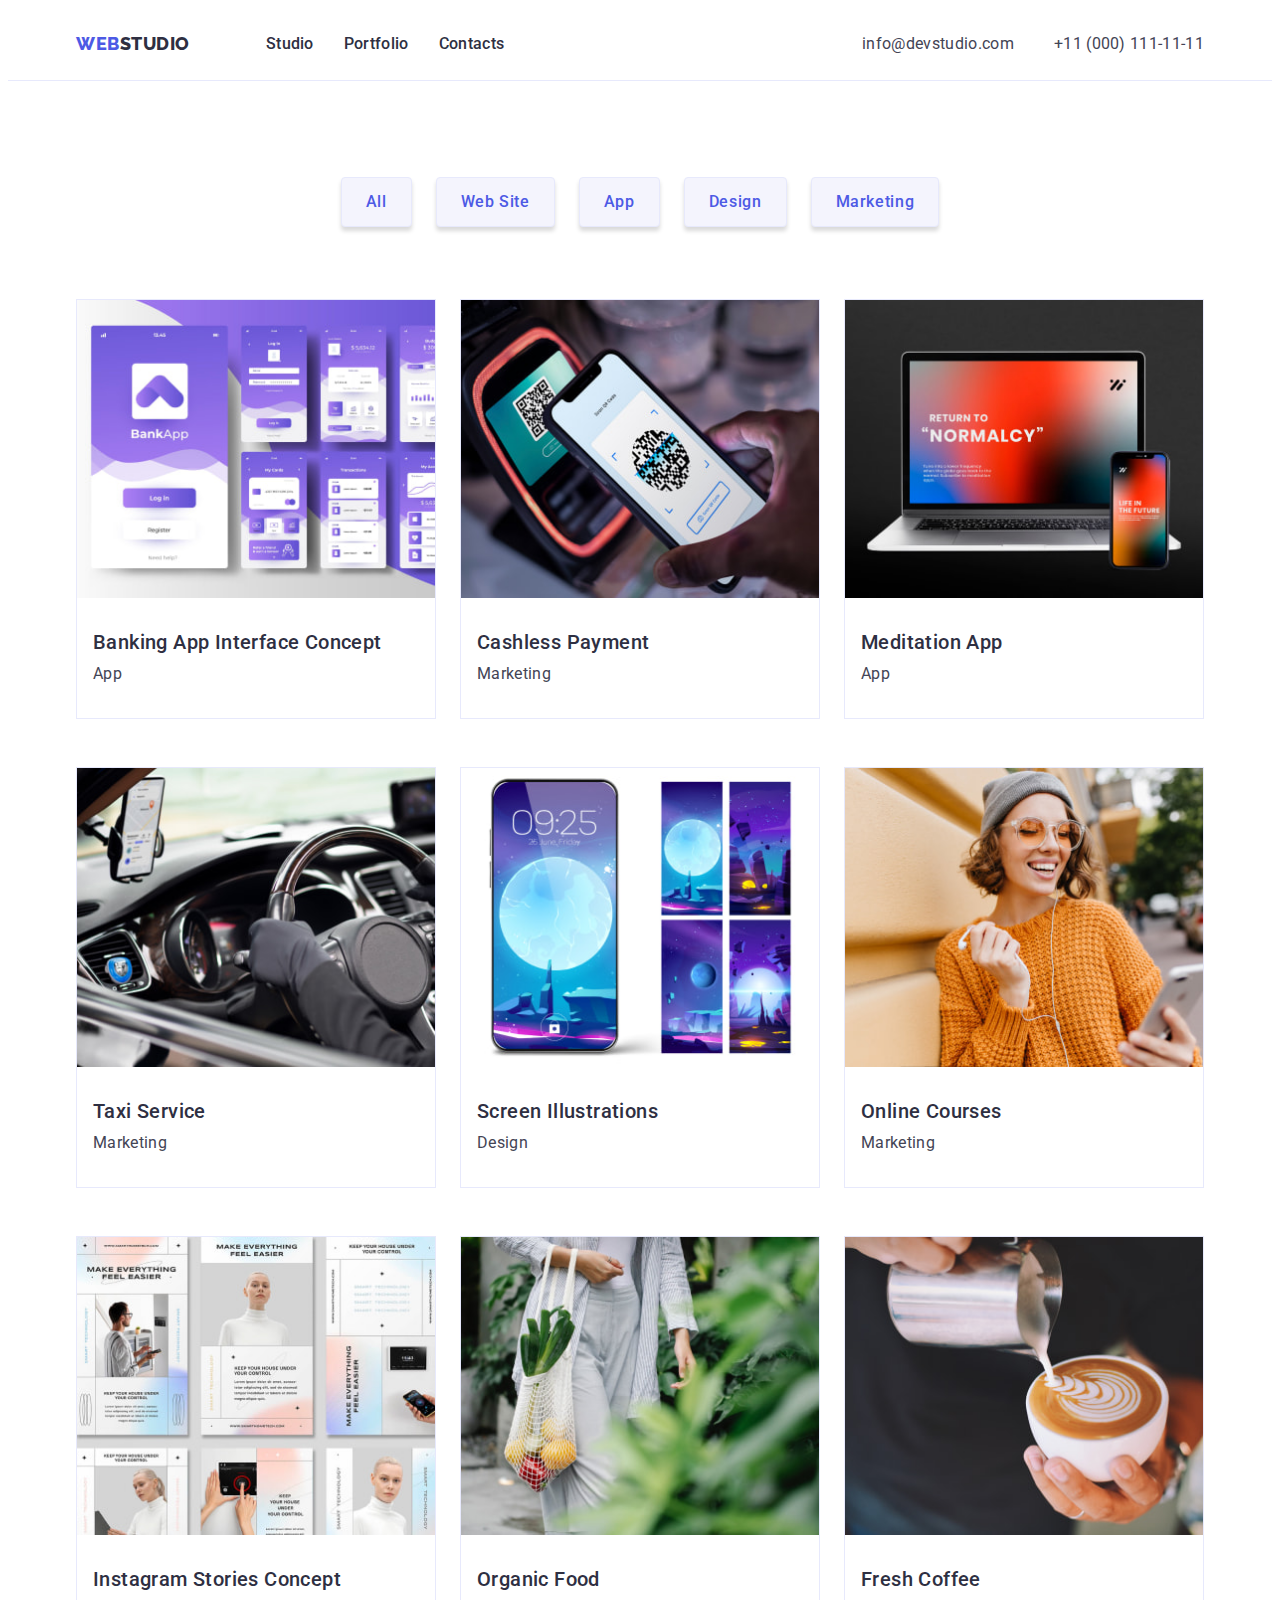
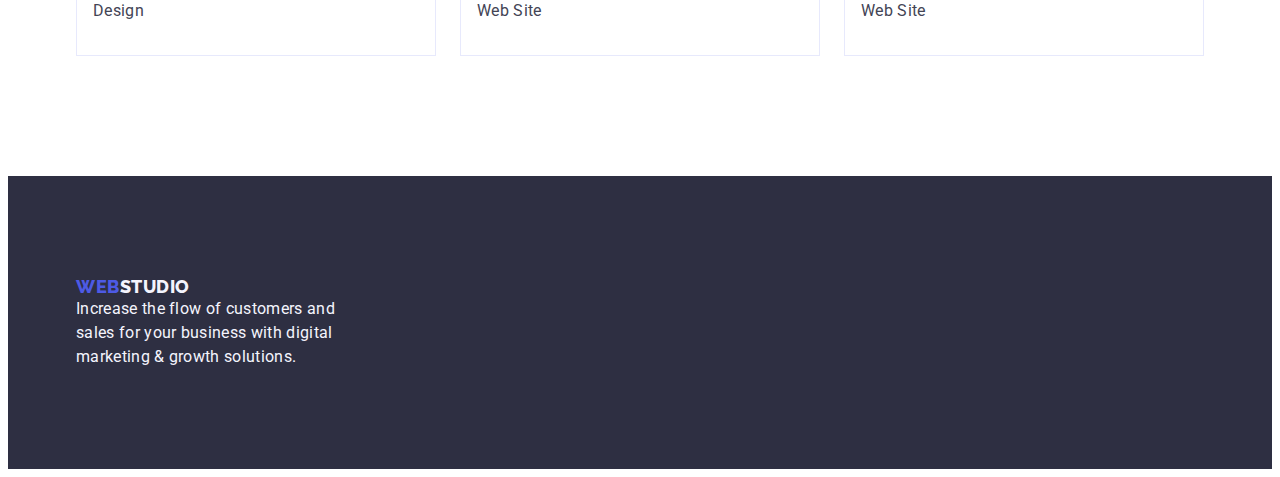
==== commit 6c7e51ab: "hw 3 version 1.0" ====
--- a/portfolio.html
+++ b/portfolio.html
@@ -24,7 +24,7 @@
   <body class="pfl-page-content">
     <!-- header section -->
     <header class="header">
-      <div class="container">
+      <div class="container flex-container">
         <!-- Menu nav -->
         <nav class="header-nav">
           <a class="logo link logo-web-light" href="./index.html">Web<span class="logo-web">Studio</span></a>
@@ -59,20 +59,26 @@
         <div class="container">
           <h1 class="" hidden>Portfolio title</h1>
           <!-- Filters section -->
-          <ul class="pfl-filters-list list">
-            <li class="pfl-filters-item"> <button class="filter-btn btn button-text" type="button">All</button></li>
-            <li class="pfl-filters-item">
-              <button class="filter-btn btn button-text" type="button">Web Site</button></li
-            >
-            <li class="pfl-filters-item"> <button class="filter-btn btn button-text" type="button">App</button></li>
-            <li class="pfl-filters-item"> <button class="filter-btn btn button-text" type="button">Design</button></li>
-            <li class="pfl-filters-item">
-              <button class="filter-btn btn button-text" type="button">Marketing</button></li
-            >
+          <ul class="pfl-filters-list list flex-container">
+            <li class="pfl-filters-item">
+              <button class="filter-btn btn button-text filter-btn-txt" type="button">All</button>
+            </li>
+            <li class="pfl-filters-item">
+              <button class="filter-btn btn button-text filter-btn-txt" type="button">Web Site</button>
+            </li>
+            <li class="pfl-filters-item">
+              <button class="filter-btn btn button-text filter-btn-txt" type="button">App</button>
+            </li>
+            <li class="pfl-filters-item">
+              <button class="filter-btn btn button-text filter-btn-txt" type="button">Design</button>
+            </li>
+            <li class="pfl-filters-item">
+              <button class="filter-btn btn button-text filter-btn-txt" type="button">Marketing</button>
+            </li>
           </ul>
           <!-- Row section -->
-          <ul class="pfl-row-list list">
-            <li class="pfl-row-item">
+          <ul class="pfl-row-list list flex-container card-set">
+            <li class="pfl-row-item card-set-item">
               <a class="link" href="./portfolio.html">
                 <img
                   class="pfl-row-img"
@@ -81,11 +87,13 @@
                   width="360"
                   height="300"
                 />
-                <h2 class="subtitle">Banking App Interface Concept</h2>
-                <p class="subtitle-txt">App</p>
-              </a>
-            </li>
-            <li class="pfl-row-item">
+                <div class="row-text-container">
+                  <h2 class="subtitle">Banking App Interface Concept</h2>
+                  <p class="subtitle-txt">App</p>
+                </div>
+              </a>
+            </li>
+            <li class="pfl-row-item card-set-item">
               <a class="link" href="./portfolio.html">
                 <img
                   class="pfl-row-img"
@@ -94,11 +102,13 @@
                   width="360"
                   height="300"
                 />
-                <h2 class="subtitle">Cashless Payment</h2>
-                <p class="subtitle-txt">Marketing</p>
-              </a>
-            </li>
-            <li class="pfl-row-item">
+                <div class="row-text-container">
+                  <h2 class="subtitle">Cashless Payment</h2>
+                  <p class="subtitle-txt">Marketing</p>
+                </div>
+              </a>
+            </li>
+            <li class="pfl-row-item card-set-item">
               <a class="link" href="./portfolio.html">
                 <img
                   class="pfl-row-img"
@@ -107,11 +117,13 @@
                   width="360"
                   height="300"
                 />
-                <h2 class="subtitle">Meditation App</h2>
-                <p class="subtitle-txt">App</p>
-              </a>
-            </li>
-            <li class="pfl-row-item">
+                <div class="row-text-container">
+                  <h2 class="subtitle">Meditation App</h2>
+                  <p class="subtitle-txt">App</p>
+                </div>
+              </a>
+            </li>
+            <li class="pfl-row-item card-set-item">
               <a class="link" href="./portfolio.html">
                 <img
                   class="pfl-row-img"
@@ -120,11 +132,13 @@
                   width="360"
                   height="300"
                 />
-                <h2 class="subtitle">Taxi Service</h2>
-                <p class="subtitle-txt">Marketing</p>
-              </a>
-            </li>
-            <li class="pfl-row-item">
+                <div class="row-text-container">
+                  <h2 class="subtitle">Taxi Service</h2>
+                  <p class="subtitle-txt">Marketing</p>
+                </div>
+              </a>
+            </li>
+            <li class="pfl-row-item card-set-item">
               <a class="link" href="./portfolio.html">
                 <img
                   class="pfl-row-img"
@@ -133,11 +147,13 @@
                   width="360"
                   height="300"
                 />
-                <h2 class="subtitle">Screen Illustrations</h2>
-                <p class="subtitle-txt">Design</p>
-              </a>
-            </li>
-            <li class="pfl-row-item">
+                <div class="row-text-container">
+                  <h2 class="subtitle">Screen Illustrations</h2>
+                  <p class="subtitle-txt">Design</p>
+                </div>
+              </a>
+            </li>
+            <li class="pfl-row-item card-set-item">
               <a class="link" href="./portfolio.html">
                 <img
                   class="pfl-row-img"
@@ -146,11 +162,13 @@
                   width="360"
                   height="300"
                 />
-                <h2 class="subtitle">Online Courses</h2>
-                <p class="subtitle-txt">Marketing</p>
-              </a>
-            </li>
-            <li class="pfl-row-item">
+                <div class="row-text-container">
+                  <h2 class="subtitle">Online Courses</h2>
+                  <p class="subtitle-txt">Marketing</p>
+                </div>
+              </a>
+            </li>
+            <li class="pfl-row-item card-set-item">
               <a class="link" href="./portfolio.html">
                 <img
                   class="pfl-row-img"
@@ -159,11 +177,13 @@
                   width="360"
                   height="300"
                 />
-                <h2 class="subtitle">Instagram Stories Concept</h2>
-                <p class="subtitle-txt">Design</p>
-              </a>
-            </li>
-            <li class="pfl-row-item">
+                <div class="row-text-container">
+                  <h2 class="subtitle">Instagram Stories Concept</h2>
+                  <p class="subtitle-txt">Design</p>
+                </div>
+              </a>
+            </li>
+            <li class="pfl-row-item card-set-item">
               <a class="link" href="./portfolio.html">
                 <img
                   class="pfl-row-img"
@@ -172,11 +192,13 @@
                   width="360"
                   height="300"
                 />
-                <h2 class="subtitle">Organic Food</h2>
-                <p class="subtitle-txt">Web Site</p>
-              </a>
-            </li>
-            <li class="pfl-row-item">
+                <div class="row-text-container">
+                  <h2 class="subtitle">Organic Food</h2>
+                  <p class="subtitle-txt">Web Site</p>
+                </div>
+              </a>
+            </li>
+            <li class="pfl-row-item card-set-item">
               <a class="link" href="./portfolio.html">
                 <img
                   class="pfl-row-img"
@@ -185,8 +207,10 @@
                   width="360"
                   height="300"
                 />
-                <h2 class="subtitle">Fresh Coffee</h2>
-                <p class="subtitle-txt">Web Site</p>
+                <div class="row-text-container">
+                  <h2 class="subtitle">Fresh Coffee</h2>
+                  <p class="subtitle-txt">Web Site</p>
+                </div>
               </a>
             </li>
           </ul>
@@ -196,7 +220,7 @@
 
     <!-- footer section -->
     <footer class="footer">
-      <div class="container">
+      <div class="container footer-container">
         <a class="logo link logo-web-light" href="./index.html">Web<span class="logo-web logo-light">Studio</span></a>
         <p class="footer-text subtitle-txt">
           Increase the flow of customers and sales for your business with digital marketing & growth solutions.
--- a/css/styles.css
+++ b/css/styles.css
@@ -1,13 +1,11 @@
 html {
   box-sizing: border-box;
 }
-
 *,
 *::before,
 *::after {
   box-sizing: inherit;
 }
-
 /**
   |============================
   | NORMALIZE VS RESET
@@ -33,12 +31,10 @@
   padding: 0;
   margin: 0;
 }
-
 :root {
   /* Fonts */
   --primary-font: 'Roboto', sans-serif;
   --secondary-font: 'Raleway', sans-serif;
-
   /* Colors */
   --color-iris: #4d5ae5;
   --color-ocean: #404bbf;
@@ -88,11 +84,11 @@
   padding: 60px 0;
 }
 .container {
-  width: 1128px;
+  width: 1158px;
   margin: 0 auto;
   padding: 0 15px;
-  outline: 2px solid red;
-  outline-offset: -2px;
+  /* outline: 2px solid red;
+  outline-offset: -2px; */
 }
 .link {
   text-decoration: none;
@@ -111,6 +107,8 @@
 .btn:hover,
 .btn:focus {
   background-color: var(--color-ocean);
+  box-shadow: 0px 3px 1px rgba(0, 0, 0, 0.1), 0px 2px 1px rgba(0, 0, 0, 0.08), 0px 2px 2px rgba(0, 0, 0, 0.12);
+  border-radius: 4px;
 }
 .main-title {
   font-family: var(--primary-font);
@@ -129,7 +127,7 @@
   text-transform: capitalize;
   text-align: center;
   color: var(--color-navy-blue);
-  margin-bottom: 48px;
+  margin-bottom: 72px;
 }
 .subtitle {
   margin-bottom: 8px;
@@ -183,7 +181,6 @@
 .logo-light {
   color: var(--color-cloud);
 }
-
 /**
   |============================
   | Card set
@@ -195,9 +192,8 @@
   gap: var(--indent);
 }
 .card-set-item {
-  flex-basis: calc((100% - (var(--indent) * var(--items)) - 1) / var(--items));
-}
-
+  flex-basis: calc((100% - var(--indent) * (var(--items) - 1)) / var(--items));
+}
 /**
   |============================
   | Main page styles
@@ -205,8 +201,8 @@
 */
 /* Header styles */
 .header {
-}
-
+  border-bottom: 1px solid #e7e9fc;
+}
 .flex-container {
   display: flex;
   align-items: center;
@@ -237,7 +233,6 @@
 .header-nav-link:focus {
   color: var(--color-ocean);
 }
-
 /* contact section */
 .header-contact {
   font-style: normal;
@@ -247,7 +242,6 @@
   align-items: center;
   gap: 40px;
 }
-
 .contact {
   font-size: 16px;
   line-height: 1.5;
@@ -264,43 +258,56 @@
 .main-hero {
   background-color: var(--color-navy-blue);
 }
-
 .main-hero-title {
   width: 496px;
   margin: auto;
   padding: 128px 0 0 0;
   margin-bottom: 48px;
 }
-
 .main-hero-btn {
+  display: block;
   min-width: 169px;
   min-height: 56px;
-  display: flex;
   padding: 15px 31px;
-  gap: 10px;
   margin: 0 auto;
-  margin-bottom: 128px;
-}
-
+}
+.btn-container {
+  padding-bottom: 120px;
+}
 /* Feature section */
-
+.main-feature-list {
+}
+.main-feature-item {
+  --items: 4;
+}
 /* Service section */
-
-.main-service-item {
-}
 
 /* team section */
 .main-team {
   background-color: var(--color-cloud);
 }
-
+.main-team-title {
+  padding-top: 120px;
+}
+.main-team-img {
+  margin-bottom: 32px;
+}
+.main-team-list {
+  flex-wrap: wrap;
+  gap: 24px;
+  padding-bottom: 120px;
+}
 .main-team-item {
   background-color: var(--color-white);
+  flex-basis: calc((100% - 3 * 24px) / 4);
+  padding: 0px 0px 32px;
+  gap: 32px;
+  box-shadow: 0px 1px 6px rgba(46, 47, 66, 0.08), 0px 1px 1px rgba(46, 47, 66, 0.16), 0px 2px 1px rgba(46, 47, 66, 0.08);
+  border-radius: 0px 0px 4px 4px;
 }
 .main-team-name {
   text-align: center;
 }
-
 .main-team-text {
   text-align: center;
 }
@@ -316,21 +323,40 @@
   display: block;
   padding: 100px 15px;
 }
-
 /**
   |============================
   | Portfolio styles
   |============================
 */
 /* Portfolio main content styles */
+.pfl-filters-list {
+  padding: 96px 0 72px 0;
+  gap: 24px;
+  justify-content: center;
+}
 .filter-btn {
   background-color: var(--color-cloud);
   border: 1px solid var(--color-cornflower);
   border-radius: 4px;
   color: var(--color-iris);
 }
-
 .filter-btn:hover,
 .filter-btn:focus {
   color: var(--color-white);
 }
+
+.filter-btn-txt {
+  padding: 12px 24px;
+}
+.pfl-row-list {
+  gap: 24px;
+  row-gap: 48px;
+  padding-bottom: 120px;
+}
+.pfl-row-item {
+  border: 1px solid #e7e9fc;
+}
+
+.row-text-container {
+  padding: 32px 16px;
+}
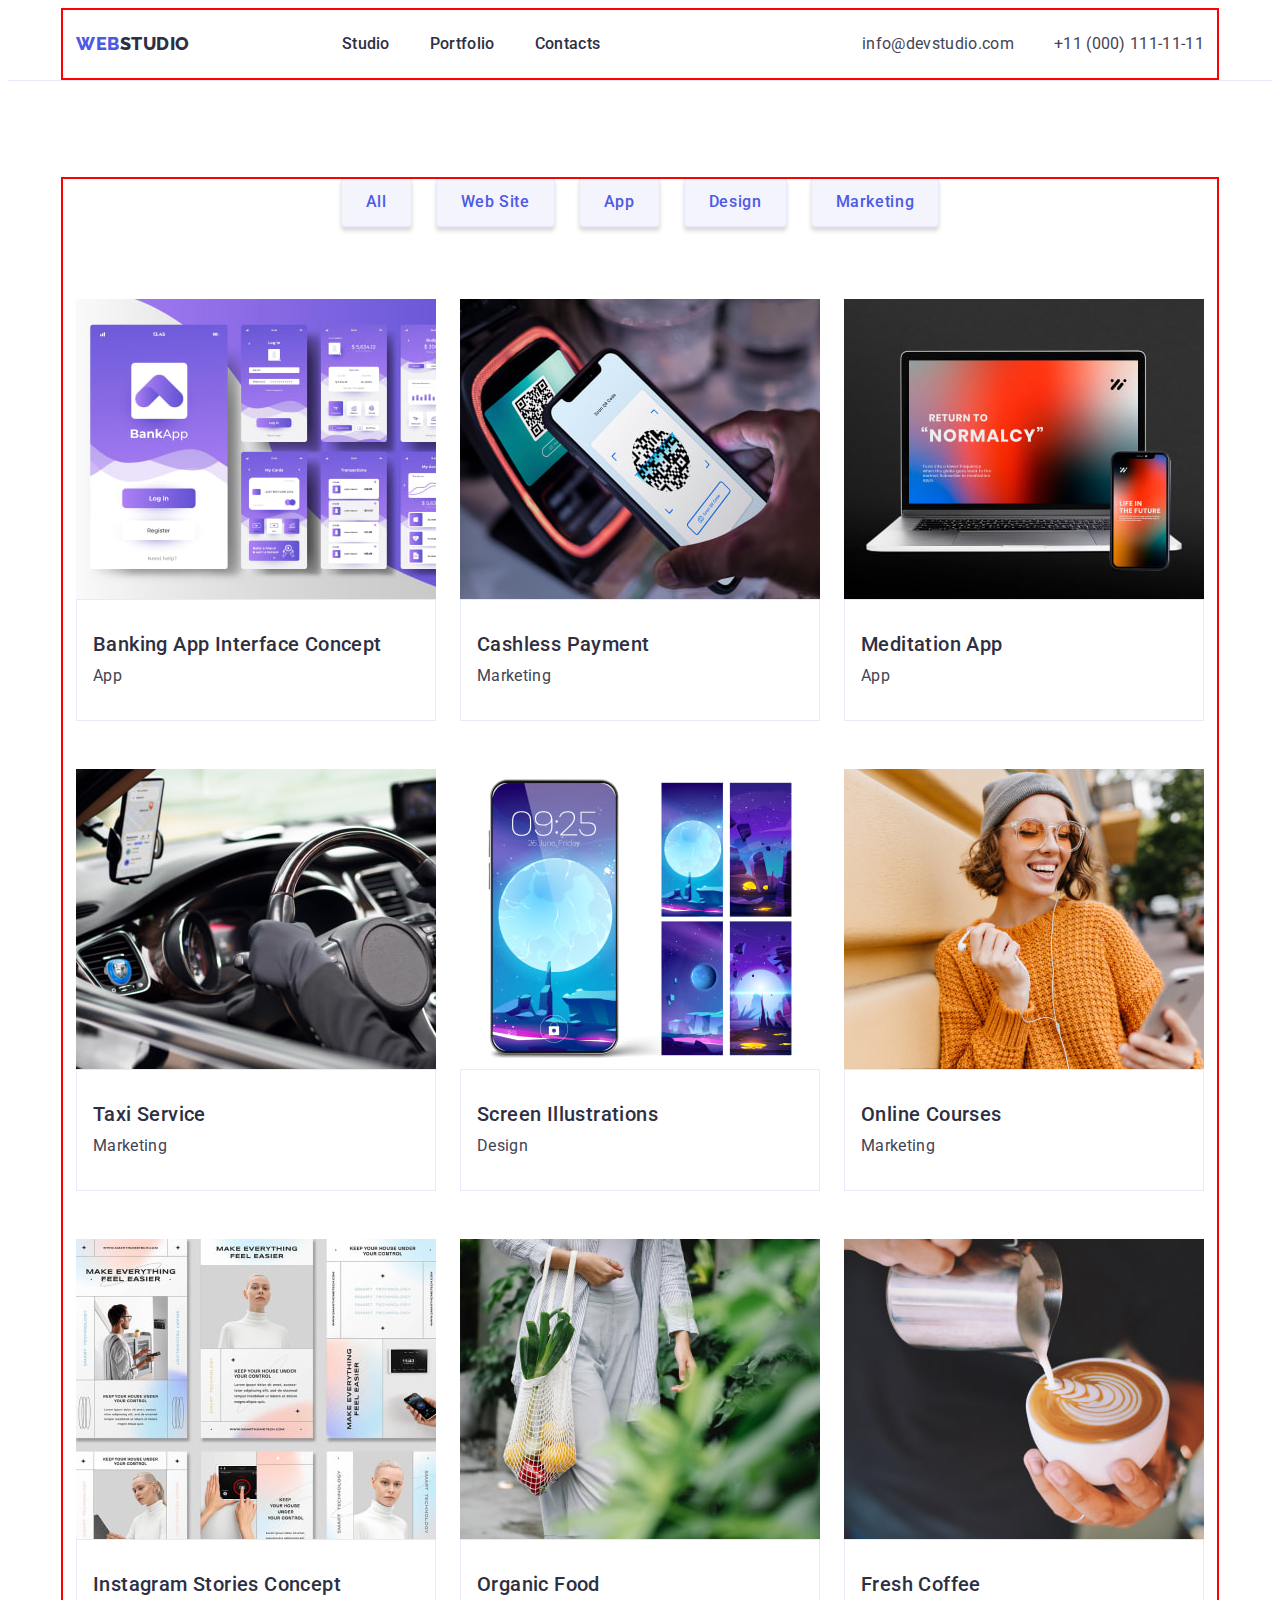
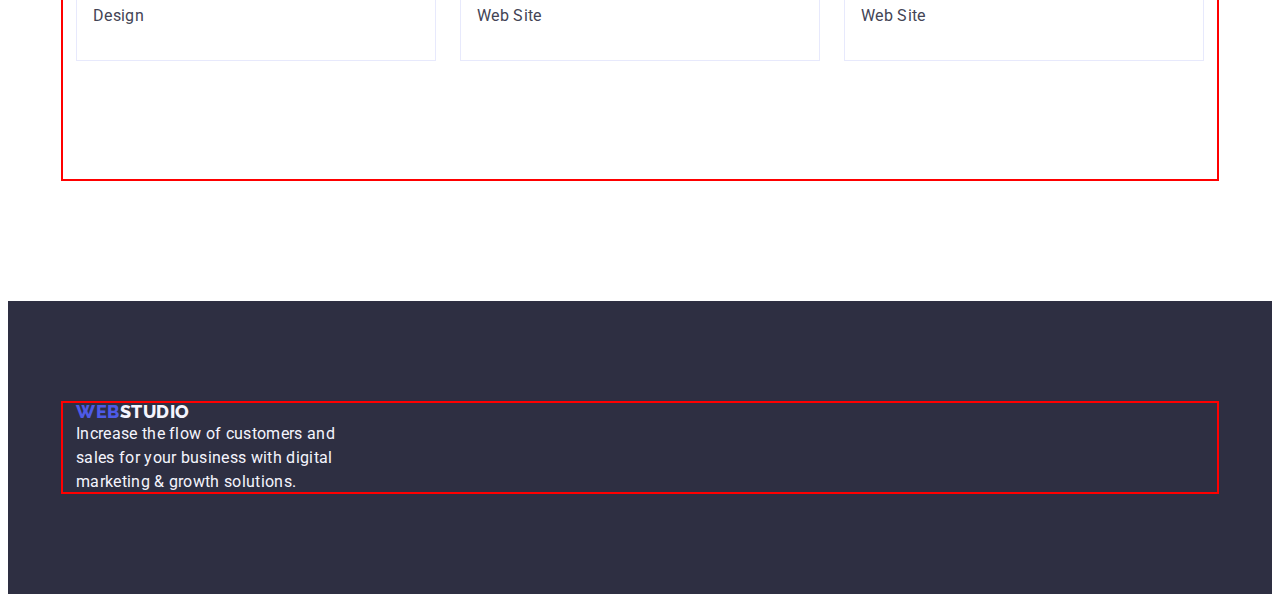
==== commit 8a234d76: "hw3 version 1.1" ====
--- a/portfolio.html
+++ b/portfolio.html
@@ -55,7 +55,7 @@
 
     <!-- unique page content -->
     <main class="pfl-main">
-      <section>
+      <section class="pfl-section">
         <div class="container">
           <h1 class="" hidden>Portfolio title</h1>
           <!-- Filters section -->
--- a/css/styles.css
+++ b/css/styles.css
@@ -81,14 +81,14 @@
   overflow: hidden;
 }
 .section:not(:last-child) {
-  padding: 60px 0;
+  padding: 120px 0;
 }
 .container {
   width: 1158px;
   margin: 0 auto;
   padding: 0 15px;
-  /* outline: 2px solid red;
-  outline-offset: -2px; */
+  outline: 2px solid red;
+  outline-offset: -2px;
 }
 .link {
   text-decoration: none;
@@ -172,7 +172,7 @@
   letter-spacing: 0.03em;
   text-transform: uppercase;
   color: var(--color-navy-blue);
-  margin-right: 38px;
+  margin-right: 76px;
 }
 .logo-web-light {
   color: var(--color-iris);
@@ -216,7 +216,7 @@
 .header-nav-list {
   display: flex;
   align-items: center;
-  gap: 30px;
+  gap: 40px;
 }
 .header-nav-link {
   font-family: var(--primary-font);
@@ -259,17 +259,17 @@
   background-color: var(--color-navy-blue);
 }
 .main-hero-title {
-  width: 496px;
+  max-width: 496px;
   margin: auto;
-  padding: 128px 0 0 0;
-  margin-bottom: 48px;
+  padding: 188px 0;
 }
 .main-hero-btn {
   display: block;
   min-width: 169px;
-  min-height: 56px;
+  height: 56px;
   padding: 15px 31px;
   margin: 0 auto;
+  border: none;
 }
 .btn-container {
   padding-bottom: 120px;
@@ -307,21 +307,28 @@
 }
 .main-team-name {
   text-align: center;
+  margin-bottom: 8px;
 }
 .main-team-text {
+  text-align: center;
+}
+.team-card-txt {
+  padding: 32px 16px;
   text-align: center;
 }
 /* Footer styles */
 .footer {
   background-color: var(--color-navy-blue);
+  padding: 100px 0;
 }
 .footer-text {
   color: var(--color-cloud);
   width: 264px;
 }
-.footer-container {
-  display: block;
-  padding: 100px 15px;
+
+.footer-logo {
+  display: inline-block;
+  margin-bottom: 16px;
 }
 /**
   |============================
@@ -329,8 +336,11 @@
   |============================
 */
 /* Portfolio main content styles */
+.pfl-section {
+  padding: 96px 0 120px;
+}
 .pfl-filters-list {
-  padding: 96px 0 72px 0;
+  margin-bottom: 72px;
   gap: 24px;
   justify-content: center;
 }
@@ -343,6 +353,7 @@
 .filter-btn:hover,
 .filter-btn:focus {
   color: var(--color-white);
+  border: 1px solid transparent;
 }
 
 .filter-btn-txt {
@@ -354,9 +365,9 @@
   padding-bottom: 120px;
 }
 .pfl-row-item {
-  border: 1px solid #e7e9fc;
-}
-
+  /* border: 1px solid #e7e9fc; */
+}
 .row-text-container {
   padding: 32px 16px;
-}
+  border: 1px solid #e7e9fc;
+}
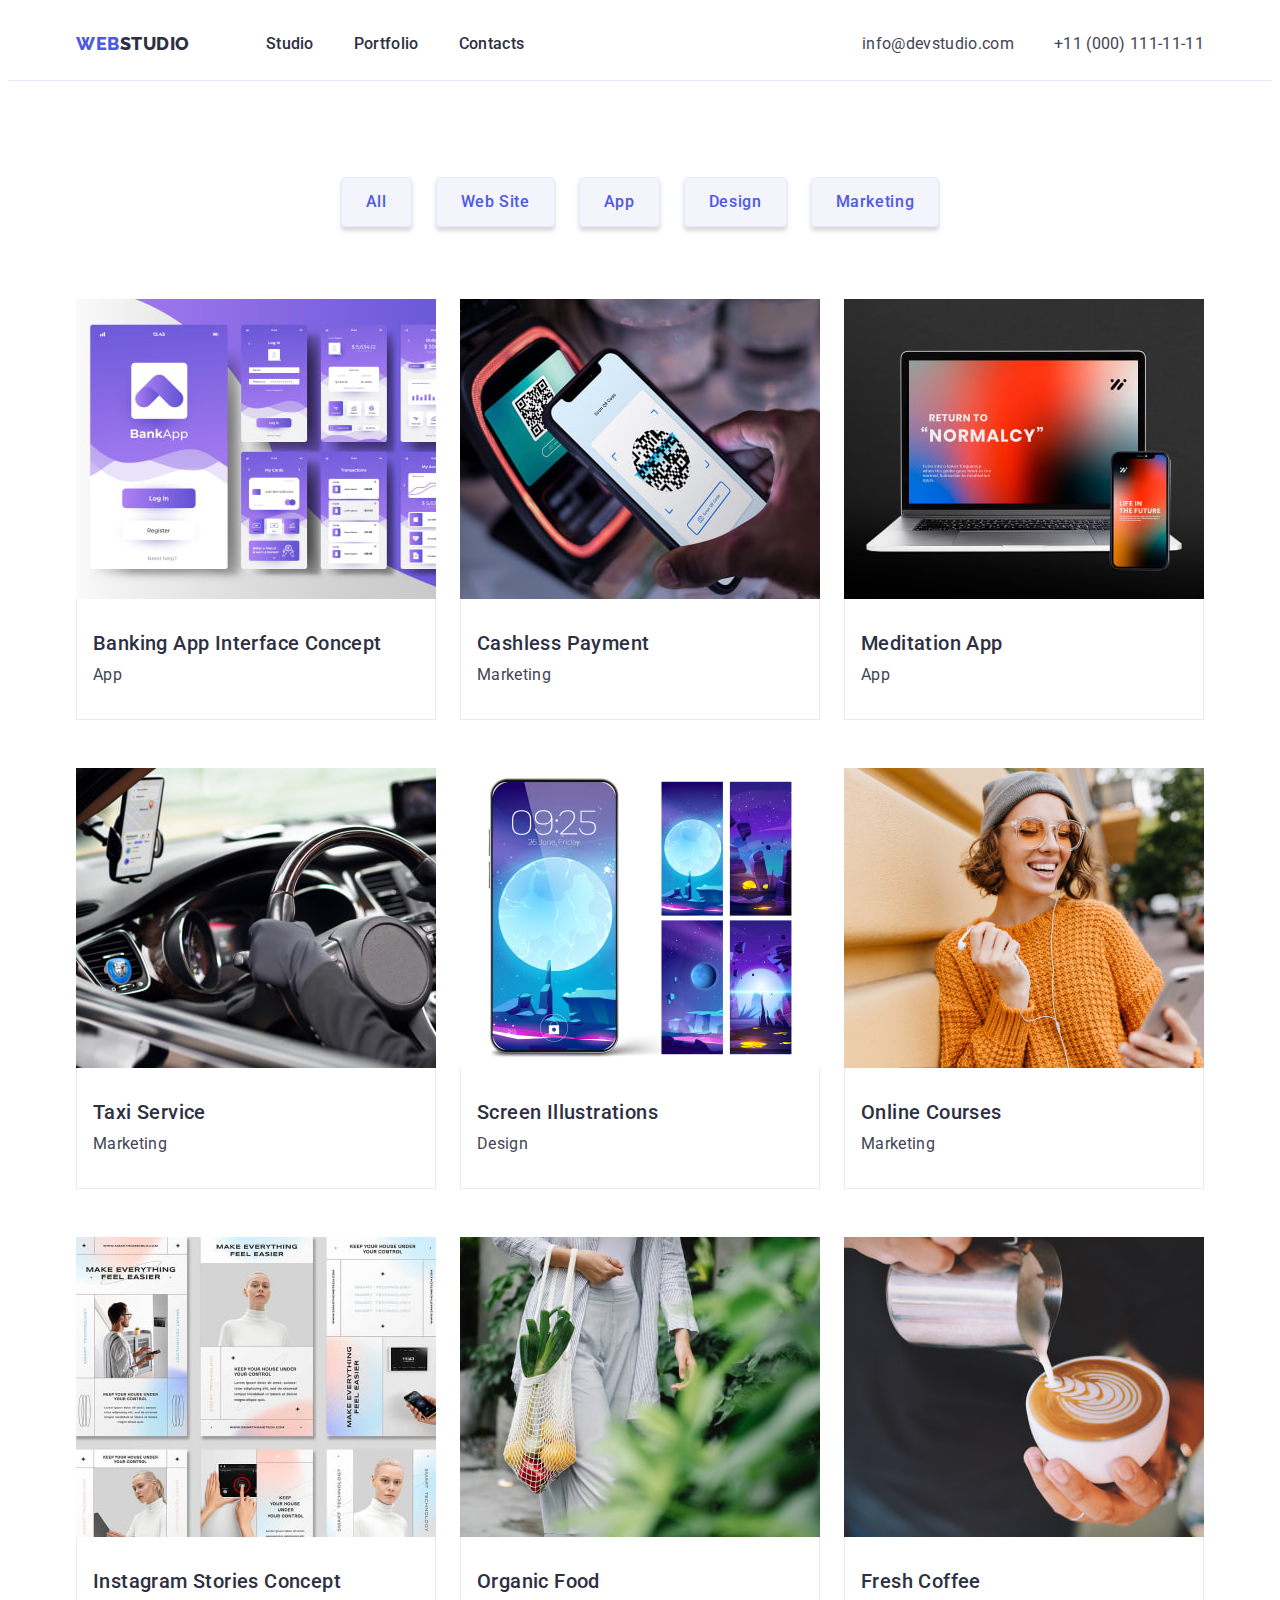
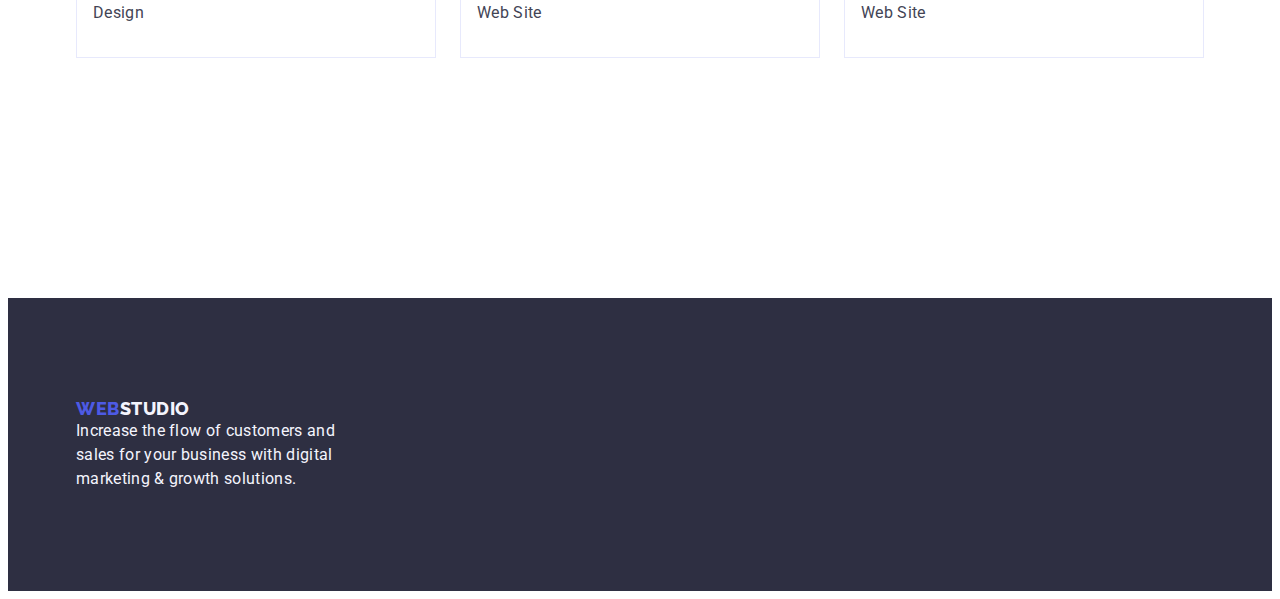
==== commit aeddd38f: "hw3 ver. 2.0" ====
--- a/portfolio.html
+++ b/portfolio.html
@@ -27,7 +27,7 @@
       <div class="container flex-container">
         <!-- Menu nav -->
         <nav class="header-nav">
-          <a class="logo link logo-web-light" href="./index.html">Web<span class="logo-web">Studio</span></a>
+          <a class="logo link" href="./index.html">Web<span class="logo-web">Studio</span></a>
           <ul class="header-nav-list list">
             <li class="header-nav-item">
               <a class="header-nav-link link" href="./index.html">Studio</a>
@@ -57,7 +57,7 @@
     <main class="pfl-main">
       <section class="pfl-section">
         <div class="container">
-          <h1 class="" hidden>Portfolio title</h1>
+          <h1 class="visually-hidden">Portfolio</h1>
           <!-- Filters section -->
           <ul class="pfl-filters-list list flex-container">
             <li class="pfl-filters-item">
@@ -221,7 +221,7 @@
     <!-- footer section -->
     <footer class="footer">
       <div class="container footer-container">
-        <a class="logo link logo-web-light" href="./index.html">Web<span class="logo-web logo-light">Studio</span></a>
+        <a class="logo link" href="./index.html">Web<span class="logo-web logo-light">Studio</span></a>
         <p class="footer-text subtitle-txt">
           Increase the flow of customers and sales for your business with digital marketing & growth solutions.
         </p>
--- a/css/styles.css
+++ b/css/styles.css
@@ -80,15 +80,15 @@
   clip: rect(0 0 0 0);
   overflow: hidden;
 }
-.section:not(:last-child) {
+.section {
   padding: 120px 0;
 }
 .container {
   width: 1158px;
   margin: 0 auto;
   padding: 0 15px;
-  outline: 2px solid red;
-  outline-offset: -2px;
+  /* outline: 2px solid red;
+  outline-offset: -2px; */
 }
 .link {
   text-decoration: none;
@@ -163,21 +163,21 @@
   line-height: 1.16;
   letter-spacing: 0.04em;
 }
-.logo,
-.logo-web {
+.logo {
   font-family: var(--secondary-font);
   font-weight: 800;
   font-size: 18px;
   line-height: 1.17;
   letter-spacing: 0.03em;
   text-transform: uppercase;
-  color: var(--color-navy-blue);
   margin-right: 76px;
-}
-.logo-web-light {
   color: var(--color-iris);
   padding: 24px 0;
 }
+.logo-web {
+  color: var(--color-navy-blue);
+}
+
 .logo-light {
   color: var(--color-cloud);
 }
@@ -226,7 +226,6 @@
   letter-spacing: 0.02em;
   color: var(--color-navy-blue);
   display: block;
-  align-items: center;
   padding: 24px 0;
 }
 .header-nav-link:hover,
@@ -248,6 +247,7 @@
   letter-spacing: 0.02em;
   color: var(--color-slate);
   padding: 24px 0;
+  display: block;
 }
 .contact:hover,
 .contact:focus {
@@ -257,11 +257,13 @@
 /* Hero section */
 .main-hero {
   background-color: var(--color-navy-blue);
+  padding-top: 188px;
+  padding-bottom: 188px;
 }
 .main-hero-title {
   max-width: 496px;
   margin: auto;
-  padding: 188px 0;
+  margin-bottom: 48px;
 }
 .main-hero-btn {
   display: block;
@@ -275,33 +277,33 @@
   padding-bottom: 120px;
 }
 /* Feature section */
-.main-feature-list {
-}
+
+/* .main-feature-list {
+} */
 .main-feature-item {
   --items: 4;
 }
 /* Service section */
+.main-service {
+  padding-top: 0;
+}
 
 /* team section */
 .main-team {
   background-color: var(--color-cloud);
 }
-.main-team-title {
-  padding-top: 120px;
-}
-.main-team-img {
-  margin-bottom: 32px;
-}
+/* .main-team-title {
+} */
+/* .main-team-img {
+} */
 .main-team-list {
   flex-wrap: wrap;
   gap: 24px;
-  padding-bottom: 120px;
 }
 .main-team-item {
   background-color: var(--color-white);
   flex-basis: calc((100% - 3 * 24px) / 4);
-  padding: 0px 0px 32px;
-  gap: 32px;
+
   box-shadow: 0px 1px 6px rgba(46, 47, 66, 0.08), 0px 1px 1px rgba(46, 47, 66, 0.16), 0px 2px 1px rgba(46, 47, 66, 0.08);
   border-radius: 0px 0px 4px 4px;
 }
@@ -328,7 +330,8 @@
 
 .footer-logo {
   display: inline-block;
-  margin-bottom: 16px;
+  margin: 0 0 16px 0;
+  padding: 0;
 }
 /**
   |============================
@@ -364,10 +367,11 @@
   row-gap: 48px;
   padding-bottom: 120px;
 }
-.pfl-row-item {
-  /* border: 1px solid #e7e9fc; */
-}
+/* .pfl-row-item {
+  border: 1px solid #e7e9fc;
+} */
 .row-text-container {
   padding: 32px 16px;
   border: 1px solid #e7e9fc;
-}
+  border-top: none;
+}
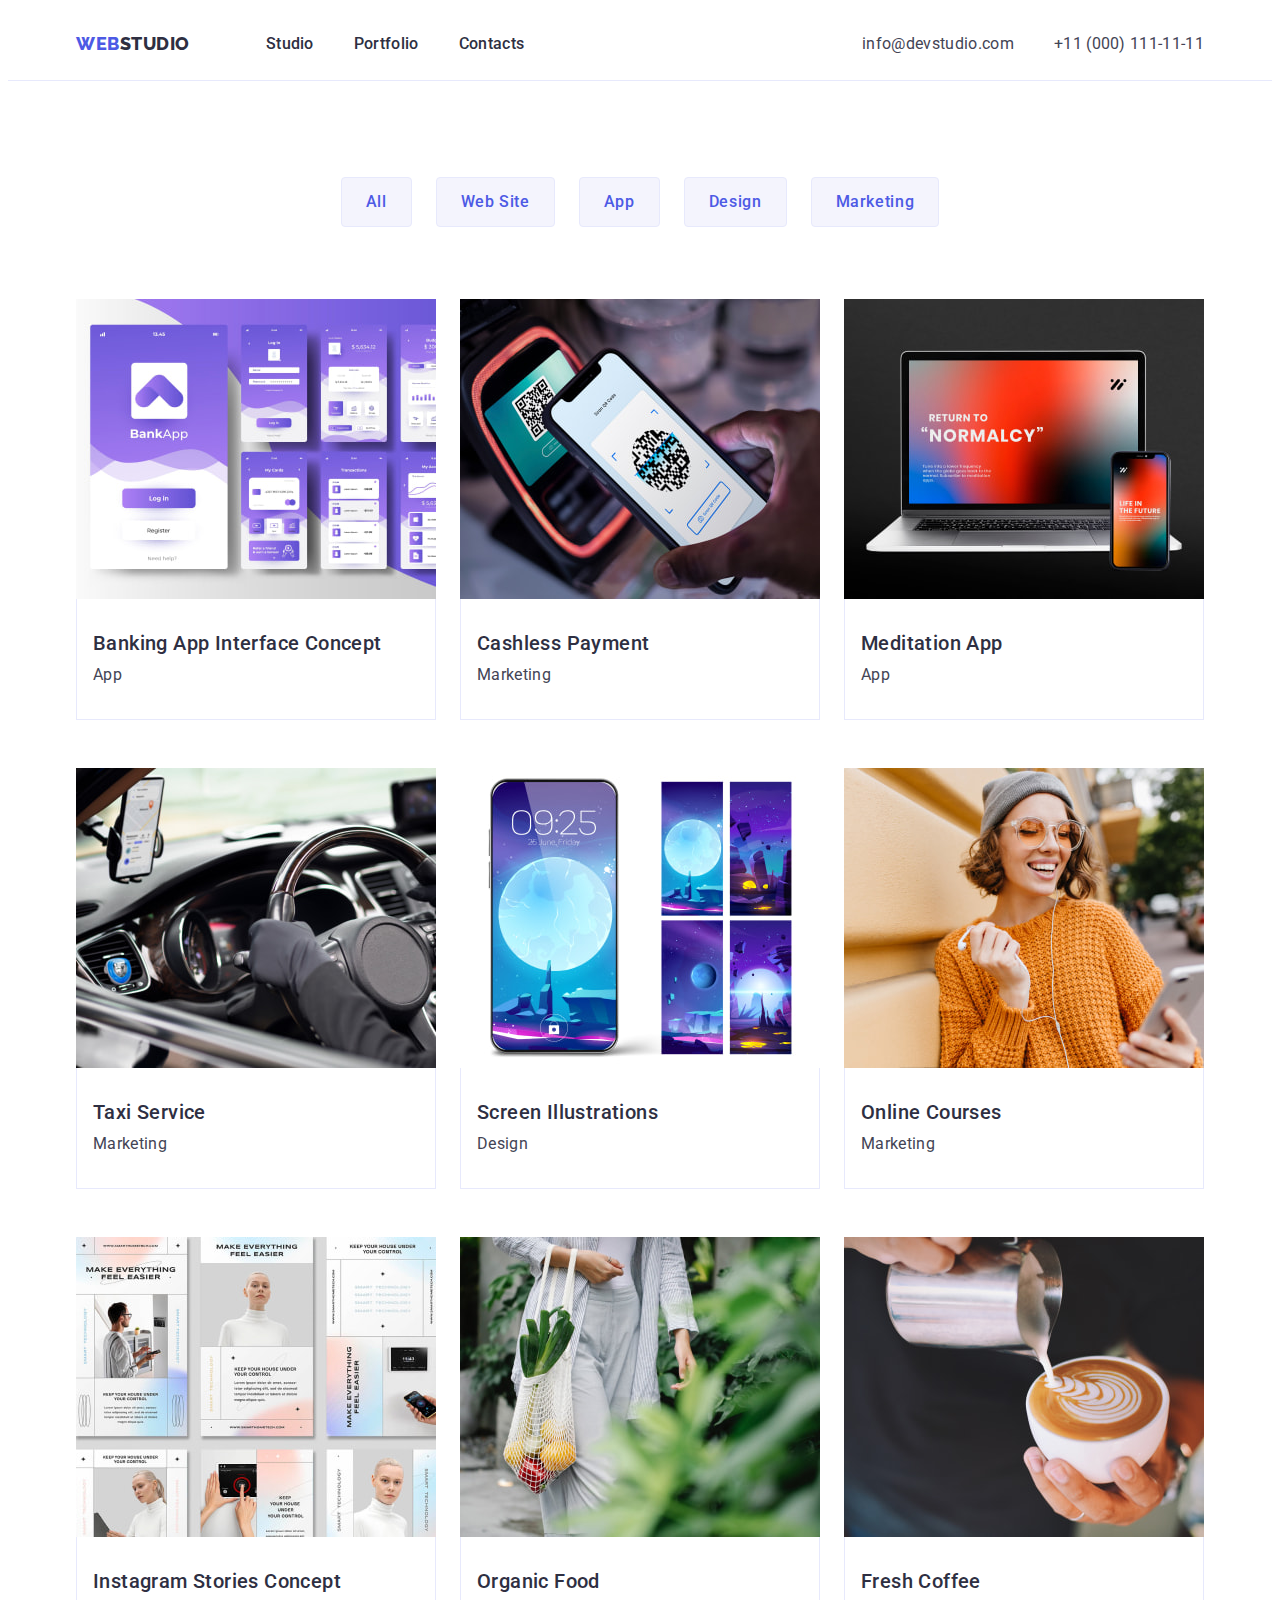
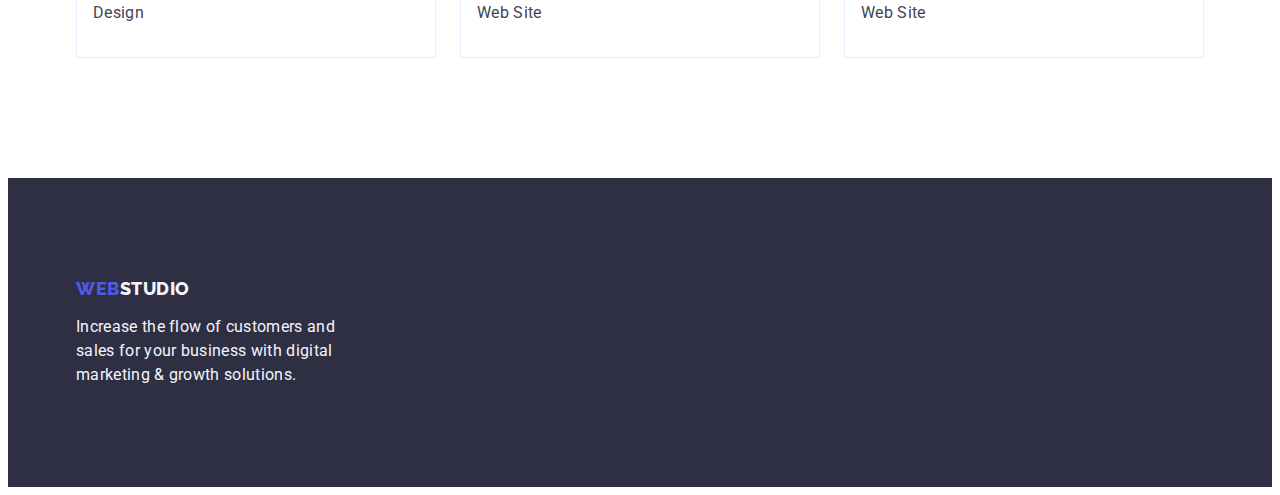
==== commit 0cf3e979: "hw 3 last edition" ====
--- a/portfolio.html
+++ b/portfolio.html
@@ -61,19 +61,19 @@
           <!-- Filters section -->
           <ul class="pfl-filters-list list flex-container">
             <li class="pfl-filters-item">
-              <button class="filter-btn btn button-text filter-btn-txt" type="button">All</button>
-            </li>
-            <li class="pfl-filters-item">
-              <button class="filter-btn btn button-text filter-btn-txt" type="button">Web Site</button>
-            </li>
-            <li class="pfl-filters-item">
-              <button class="filter-btn btn button-text filter-btn-txt" type="button">App</button>
-            </li>
-            <li class="pfl-filters-item">
-              <button class="filter-btn btn button-text filter-btn-txt" type="button">Design</button>
-            </li>
-            <li class="pfl-filters-item">
-              <button class="filter-btn btn button-text filter-btn-txt" type="button">Marketing</button>
+              <button class="filter-btn btn" type="button">All</button>
+            </li>
+            <li class="pfl-filters-item">
+              <button class="filter-btn btn" type="button">Web Site</button>
+            </li>
+            <li class="pfl-filters-item">
+              <button class="filter-btn btn" type="button">App</button>
+            </li>
+            <li class="pfl-filters-item">
+              <button class="filter-btn btn" type="button">Design</button>
+            </li>
+            <li class="pfl-filters-item">
+              <button class="filter-btn btn" type="button">Marketing</button>
             </li>
           </ul>
           <!-- Row section -->
@@ -221,7 +221,7 @@
     <!-- footer section -->
     <footer class="footer">
       <div class="container footer-container">
-        <a class="logo link" href="./index.html">Web<span class="logo-web logo-light">Studio</span></a>
+        <a class="logo link footer-logo" href="./index.html">Web<span class="logo-web logo-light">Studio</span> </a>
         <p class="footer-text subtitle-txt">
           Increase the flow of customers and sales for your business with digital marketing & growth solutions.
         </p>
--- a/css/styles.css
+++ b/css/styles.css
@@ -101,7 +101,14 @@
   font-family: inherit;
   cursor: pointer;
   background: var(--color-iris);
-  box-shadow: 0px 4px 4px rgba(0, 0, 0, 0.15);
+  font-size: 16px;
+  font-weight: 500;
+  line-height: 1.5;
+  letter-spacing: 0.04em;
+  text-decoration: none;
+  text-transform: none;
+  color: var(--color-white);
+  /* box-shadow: 0px 4px 4px rgba(0, 0, 0, 0.15); */
   border-radius: 4px;
 }
 .btn:hover,
@@ -149,7 +156,7 @@
   line-height: 1.5;
   letter-spacing: 0.02em;
 }
-.button-text {
+/* .button-text {
   font-size: 16px;
   font-weight: 500;
   line-height: 1.5;
@@ -157,7 +164,7 @@
   text-decoration: none;
   text-transform: none;
   color: var(--color-white);
-}
+} */
 .small-text {
   font-size: 12px;
   line-height: 1.16;
@@ -303,7 +310,6 @@
 .main-team-item {
   background-color: var(--color-white);
   flex-basis: calc((100% - 3 * 24px) / 4);
-
   box-shadow: 0px 1px 6px rgba(46, 47, 66, 0.08), 0px 1px 1px rgba(46, 47, 66, 0.16), 0px 2px 1px rgba(46, 47, 66, 0.08);
   border-radius: 0px 0px 4px 4px;
 }
@@ -350,6 +356,7 @@
 .filter-btn {
   background-color: var(--color-cloud);
   border: 1px solid var(--color-cornflower);
+  padding: 12px 24px;
   border-radius: 4px;
   color: var(--color-iris);
 }
@@ -359,13 +366,12 @@
   border: 1px solid transparent;
 }
 
-.filter-btn-txt {
+/* .filter-btn-txt {
   padding: 12px 24px;
-}
+} */
 .pfl-row-list {
   gap: 24px;
   row-gap: 48px;
-  padding-bottom: 120px;
 }
 /* .pfl-row-item {
   border: 1px solid #e7e9fc;
